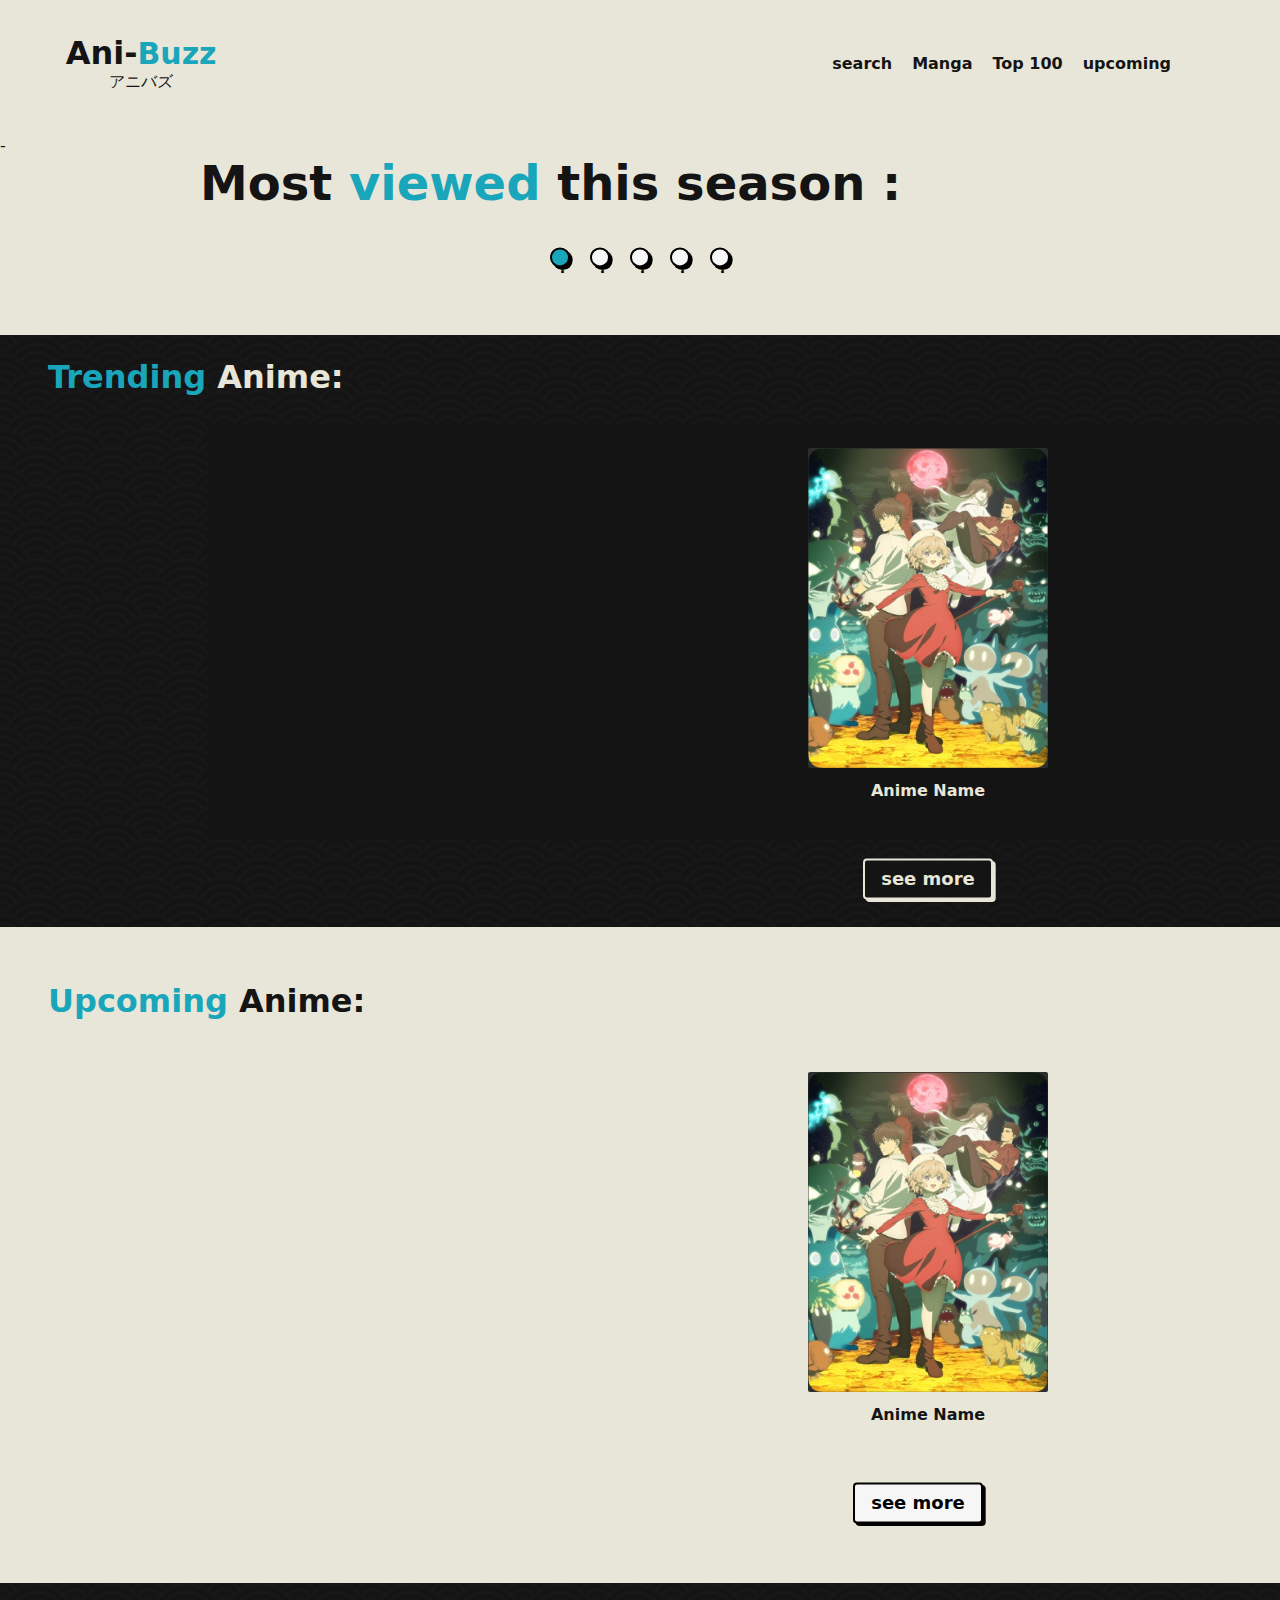
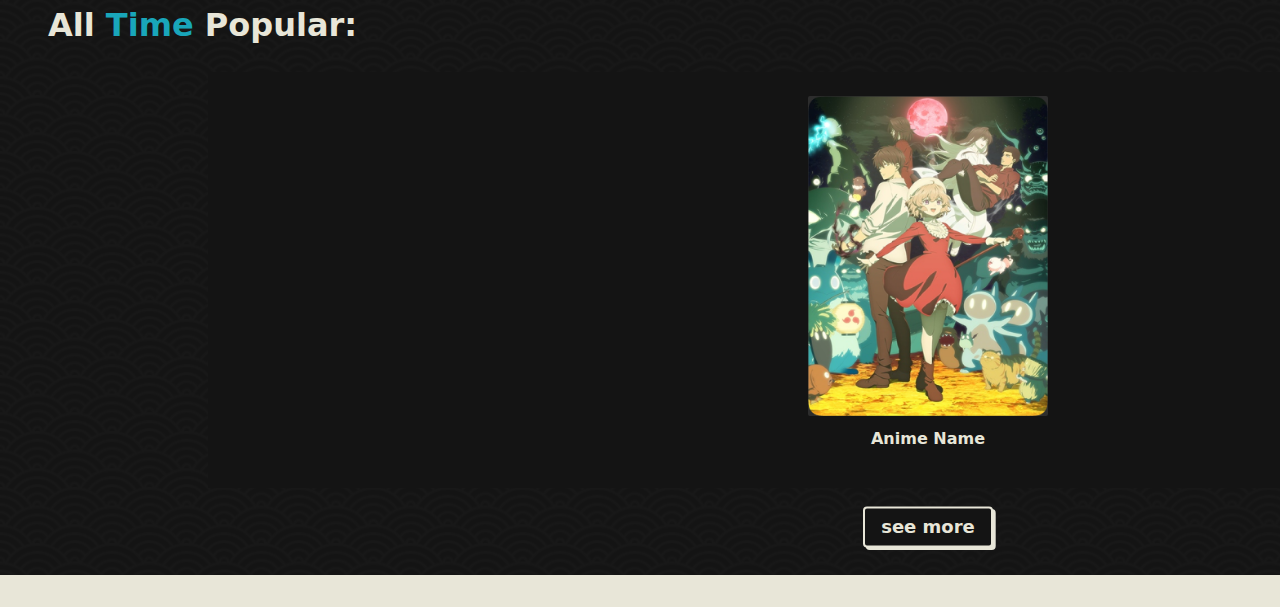
==== index.html @ 64075616 "new commit" ====
<!DOCTYPE html>
<html lang="en">

<head>
    <meta charset="UTF-8">
    <meta name="viewport" content="width=device-width, initial-scale=1.0">
    <title>animenewsapp</title>
    <link href="assets/css/fontawesome.css" rel="stylesheet">
    <link href="assets/css/brands.css" rel="stylesheet">
    <link href="assets/css/solid.css" rel="stylesheet">
    <link href="assets/css/regular.css" rel="stylesheet">
    <link rel="stylesheet" href="/cssmain/main.css">
    <!-- npx tailwindcss -i assets/css/index.css -o tailwind/output.css --watch -->
</head>

<body>
    <!-- nav begins -->
    <nav>
        <div class="mainNavContainer">
            <div class="logoContainer">
                <a href="#">
                    <h1 class="logoEnglish">Ani-<span>Buzz</span></h1>
                    <p class="japText">アニバズ</p>
                </a>

            </div>
            <div class="navLinksContainer">
                <div class="link"><a href="#">search</a></div>
                <div class="link"><a href="#">Manga</a></div>
                <div class="link"><a href="#">Top 100</a></div>
                <div class="link"><a href="#">upcoming</a></div>


            </div>
            <div class="userauth">
                <a href="#"> <button class="mainBtn"> Login
                    </button></a>



            </div>
        </div>
    </nav>-
    <!-- navbar end -->
    <!-- hero section begins -->
    <section class="hero">

        <div class="caroselnameandinfo">
            <h1>Most <span class="bluespan">viewed</span> this season :
            </h1>
        </div>



        <div class="heroCarosel">

        </div>



        <div class="changeButton">
            <button class="caro btn caroActive">.</button>
            <button class="caro btn">.</button>
            <button class="caro btn">.</button>
            <button class="caro btn">.</button>
            <button class="caro btn">.</button>
        </div>


    </section>
    <section class="showcaseAnime">
        <div class="showcaseContainer">
            <div class="showcaseText">
                <h1><span class="bluespan">Trending </span>Anime:</h1>
            </div>
            <div class="showCaseAnime">
                <div class="cardContainer" id="trending">
                    <div class="card">
                        <div class="first-content">
                            <img src="assets/image 22.png" alt="" srcset="">
                        </div>

                    


                    </div>
                    <div class="cardName">
                        <p>anime name </p>
                    </div>
                </div>
            </div>
            <a href="#" class="showBtn"><button class="darkBtn">see more</button></a>
        </div>

    </section>
    <section class="showcaseAnimeWhite">
        <div class="showcaseContainerWhite">
            <div class="showcaseTextWhite">
                <h1><span class="bluespan">Upcoming </span>Anime:</h1>
            </div>
            <div class="showCaseAnimeWhite">
                <div class="cardContainer" id="upcoming">
                    <div class="cardWhite">
                        <div class="first-contentWhite">
                            <img src="assets/image 22.png" alt="" srcset="">
                        </div>

                      


                    </div>
                    <div class="cardNameWhite">
                        <p>anime name </p>
                    </div>
                </div>

            </div>
            <a href="#" class="showBtn"><button class="mainBtn">see more</button></a>
        </div>

    </section>


    <section class="showcaseAnime">
        <div class="showcaseContainer">
            <div class="showcaseText">
                <h1>All<span class="bluespan"> Time </span>Popular:</h1>
            </div>
            <div class="showCaseAnime">
                <div class="cardContainer" id="allTime">
                    <div class="card">
                        <div class="first-content">
                            <img src="assets/image 22.png" alt="" srcset="">
                        </div>


                    </div>
                    <div class="cardName">
                        <p>anime name </p>
                    </div>
                </div>
            </div>
            <a href="#" class="showBtn"><button class="darkBtn">see more</button></a>
        </div>

    </section>

    <script src="apicall.js"></script>
    <!-- <script src="apaicallforcarosel.js"></script> -->
    <!-- <script src="responsiveness"></script> -->
</body>

</html>
---- assets/css/brands.css ----
/*!
 * Font Awesome Free 6.4.2 by @fontawesome - https://fontawesome.com
 * License - https://fontawesome.com/license/free (Icons: CC BY 4.0, Fonts: SIL OFL 1.1, Code: MIT License)
 * Copyright 2023 Fonticons, Inc.
 */
:root, :host {
  --fa-style-family-brands: 'Font Awesome 6 Brands';
  --fa-font-brands: normal 400 1em/1 'Font Awesome 6 Brands'; }

@font-face {
  font-family: 'Font Awesome 6 Brands';
  font-style: normal;
  font-weight: 400;
  font-display: block;
  src: url("../webfonts/fa-brands-400.woff2") format("woff2"), url("../webfonts/fa-brands-400.ttf") format("truetype"); }

.fab,
.fa-brands {
  font-weight: 400; }

.fa-monero:before {
  content: "\f3d0"; }

.fa-hooli:before {
  content: "\f427"; }

.fa-yelp:before {
  content: "\f1e9"; }

.fa-cc-visa:before {
  content: "\f1f0"; }

.fa-lastfm:before {
  content: "\f202"; }

.fa-shopware:before {
  content: "\f5b5"; }

.fa-creative-commons-nc:before {
  content: "\f4e8"; }

.fa-aws:before {
  content: "\f375"; }

.fa-redhat:before {
  content: "\f7bc"; }

.fa-yoast:before {
  content: "\f2b1"; }

.fa-cloudflare:before {
  content: "\e07d"; }

.fa-ups:before {
  content: "\f7e0"; }

.fa-wpexplorer:before {
  content: "\f2de"; }

.fa-dyalog:before {
  content: "\f399"; }

.fa-bity:before {
  content: "\f37a"; }

.fa-stackpath:before {
  content: "\f842"; }

.fa-buysellads:before {
  content: "\f20d"; }

.fa-first-order:before {
  content: "\f2b0"; }

.fa-modx:before {
  content: "\f285"; }

.fa-guilded:before {
  content: "\e07e"; }

.fa-vnv:before {
  content: "\f40b"; }

.fa-square-js:before {
  content: "\f3b9"; }

.fa-js-square:before {
  content: "\f3b9"; }

.fa-microsoft:before {
  content: "\f3ca"; }

.fa-qq:before {
  content: "\f1d6"; }

.fa-orcid:before {
  content: "\f8d2"; }

.fa-java:before {
  content: "\f4e4"; }

.fa-invision:before {
  content: "\f7b0"; }

.fa-creative-commons-pd-alt:before {
  content: "\f4ed"; }

.fa-centercode:before {
  content: "\f380"; }

.fa-glide-g:before {
  content: "\f2a6"; }

.fa-drupal:before {
  content: "\f1a9"; }

.fa-hire-a-helper:before {
  content: "\f3b0"; }

.fa-creative-commons-by:before {
  content: "\f4e7"; }

.fa-unity:before {
  content: "\e049"; }

.fa-whmcs:before {
  content: "\f40d"; }

.fa-rocketchat:before {
  content: "\f3e8"; }

.fa-vk:before {
  content: "\f189"; }

.fa-untappd:before {
  content: "\f405"; }

.fa-mailchimp:before {
  content: "\f59e"; }

.fa-css3-alt:before {
  content: "\f38b"; }

.fa-square-reddit:before {
  content: "\f1a2"; }

.fa-reddit-square:before {
  content: "\f1a2"; }

.fa-vimeo-v:before {
  content: "\f27d"; }

.fa-contao:before {
  content: "\f26d"; }

.fa-square-font-awesome:before {
  content: "\e5ad"; }

.fa-deskpro:before {
  content: "\f38f"; }

.fa-sistrix:before {
  content: "\f3ee"; }

.fa-square-instagram:before {
  content: "\e055"; }

.fa-instagram-square:before {
  content: "\e055"; }

.fa-battle-net:before {
  content: "\f835"; }

.fa-the-red-yeti:before {
  content: "\f69d"; }

.fa-square-hacker-news:before {
  content: "\f3af"; }

.fa-hacker-news-square:before {
  content: "\f3af"; }

.fa-edge:before {
  content: "\f282"; }

.fa-threads:before {
  content: "\e618"; }

.fa-napster:before {
  content: "\f3d2"; }

.fa-square-snapchat:before {
  content: "\f2ad"; }

.fa-snapchat-square:before {
  content: "\f2ad"; }

.fa-google-plus-g:before {
  content: "\f0d5"; }

.fa-artstation:before {
  content: "\f77a"; }

.fa-markdown:before {
  content: "\f60f"; }

.fa-sourcetree:before {
  content: "\f7d3"; }

.fa-google-plus:before {
  content: "\f2b3"; }

.fa-diaspora:before {
  content: "\f791"; }

.fa-foursquare:before {
  content: "\f180"; }

.fa-stack-overflow:before {
  content: "\f16c"; }

.fa-github-alt:before {
  content: "\f113"; }

.fa-phoenix-squadron:before {
  content: "\f511"; }

.fa-pagelines:before {
  content: "\f18c"; }

.fa-algolia:before {
  content: "\f36c"; }

.fa-red-river:before {
  content: "\f3e3"; }

.fa-creative-commons-sa:before {
  content: "\f4ef"; }

.fa-safari:before {
  content: "\f267"; }

.fa-google:before {
  content: "\f1a0"; }

.fa-square-font-awesome-stroke:before {
  content: "\f35c"; }

.fa-font-awesome-alt:before {
  content: "\f35c"; }

.fa-atlassian:before {
  content: "\f77b"; }

.fa-linkedin-in:before {
  content: "\f0e1"; }

.fa-digital-ocean:before {
  content: "\f391"; }

.fa-nimblr:before {
  content: "\f5a8"; }

.fa-chromecast:before {
  content: "\f838"; }

.fa-evernote:before {
  content: "\f839"; }

.fa-hacker-news:before {
  content: "\f1d4"; }

.fa-creative-commons-sampling:before {
  content: "\f4f0"; }

.fa-adversal:before {
  content: "\f36a"; }

.fa-creative-commons:before {
  content: "\f25e"; }

.fa-watchman-monitoring:before {
  content: "\e087"; }

.fa-fonticons:before {
  content: "\f280"; }

.fa-weixin:before {
  content: "\f1d7"; }

.fa-shirtsinbulk:before {
  content: "\f214"; }

.fa-codepen:before {
  content: "\f1cb"; }

.fa-git-alt:before {
  content: "\f841"; }

.fa-lyft:before {
  content: "\f3c3"; }

.fa-rev:before {
  content: "\f5b2"; }

.fa-windows:before {
  content: "\f17a"; }

.fa-wizards-of-the-coast:before {
  content: "\f730"; }

.fa-square-viadeo:before {
  content: "\f2aa"; }

.fa-viadeo-square:before {
  content: "\f2aa"; }

.fa-meetup:before {
  content: "\f2e0"; }

.fa-centos:before {
  content: "\f789"; }

.fa-adn:before {
  content: "\f170"; }

.fa-cloudsmith:before {
  content: "\f384"; }

.fa-pied-piper-alt:before {
  content: "\f1a8"; }

.fa-square-dribbble:before {
  content: "\f397"; }

.fa-dribbble-square:before {
  content: "\f397"; }

.fa-codiepie:before {
  content: "\f284"; }

.fa-node:before {
  content: "\f419"; }

.fa-mix:before {
  content: "\f3cb"; }

.fa-steam:before {
  content: "\f1b6"; }

.fa-cc-apple-pay:before {
  content: "\f416"; }

.fa-scribd:before {
  content: "\f28a"; }

.fa-debian:before {
  content: "\e60b"; }

.fa-openid:before {
  content: "\f19b"; }

.fa-instalod:before {
  content: "\e081"; }

.fa-expeditedssl:before {
  content: "\f23e"; }

.fa-sellcast:before {
  content: "\f2da"; }

.fa-square-twitter:before {
  content: "\f081"; }

.fa-twitter-square:before {
  content: "\f081"; }

.fa-r-project:before {
  content: "\f4f7"; }

.fa-delicious:before {
  content: "\f1a5"; }

.fa-freebsd:before {
  content: "\f3a4"; }

.fa-vuejs:before {
  content: "\f41f"; }

.fa-accusoft:before {
  content: "\f369"; }

.fa-ioxhost:before {
  content: "\f208"; }

.fa-fonticons-fi:before {
  content: "\f3a2"; }

.fa-app-store:before {
  content: "\f36f"; }

.fa-cc-mastercard:before {
  content: "\f1f1"; }

.fa-itunes-note:before {
  content: "\f3b5"; }

.fa-golang:before {
  content: "\e40f"; }

.fa-kickstarter:before {
  content: "\f3bb"; }

.fa-grav:before {
  content: "\f2d6"; }

.fa-weibo:before {
  content: "\f18a"; }

.fa-uncharted:before {
  content: "\e084"; }

.fa-firstdraft:before {
  content: "\f3a1"; }

.fa-square-youtube:before {
  content: "\f431"; }

.fa-youtube-square:before {
  content: "\f431"; }

.fa-wikipedia-w:before {
  content: "\f266"; }

.fa-wpressr:before {
  content: "\f3e4"; }

.fa-rendact:before {
  content: "\f3e4"; }

.fa-angellist:before {
  content: "\f209"; }

.fa-galactic-republic:before {
  content: "\f50c"; }

.fa-nfc-directional:before {
  content: "\e530"; }

.fa-skype:before {
  content: "\f17e"; }

.fa-joget:before {
  content: "\f3b7"; }

.fa-fedora:before {
  content: "\f798"; }

.fa-stripe-s:before {
  content: "\f42a"; }

.fa-meta:before {
  content: "\e49b"; }

.fa-laravel:before {
  content: "\f3bd"; }

.fa-hotjar:before {
  content: "\f3b1"; }

.fa-bluetooth-b:before {
  content: "\f294"; }

.fa-sticker-mule:before {
  content: "\f3f7"; }

.fa-creative-commons-zero:before {
  content: "\f4f3"; }

.fa-hips:before {
  content: "\f452"; }

.fa-behance:before {
  content: "\f1b4"; }

.fa-reddit:before {
  content: "\f1a1"; }

.fa-discord:before {
  content: "\f392"; }

.fa-chrome:before {
  content: "\f268"; }

.fa-app-store-ios:before {
  content: "\f370"; }

.fa-cc-discover:before {
  content: "\f1f2"; }

.fa-wpbeginner:before {
  content: "\f297"; }

.fa-confluence:before {
  content: "\f78d"; }

.fa-mdb:before {
  content: "\f8ca"; }

.fa-dochub:before {
  content: "\f394"; }

.fa-accessible-icon:before {
  content: "\f368"; }

.fa-ebay:before {
  content: "\f4f4"; }

.fa-amazon:before {
  content: "\f270"; }

.fa-unsplash:before {
  content: "\e07c"; }

.fa-yarn:before {
  content: "\f7e3"; }

.fa-square-steam:before {
  content: "\f1b7"; }

.fa-steam-square:before {
  content: "\f1b7"; }

.fa-500px:before {
  content: "\f26e"; }

.fa-square-vimeo:before {
  content: "\f194"; }

.fa-vimeo-square:before {
  content: "\f194"; }

.fa-asymmetrik:before {
  content: "\f372"; }

.fa-font-awesome:before {
  content: "\f2b4"; }

.fa-font-awesome-flag:before {
  content: "\f2b4"; }

.fa-font-awesome-logo-full:before {
  content: "\f2b4"; }

.fa-gratipay:before {
  content: "\f184"; }

.fa-apple:before {
  content: "\f179"; }

.fa-hive:before {
  content: "\e07f"; }

.fa-gitkraken:before {
  content: "\f3a6"; }

.fa-keybase:before {
  content: "\f4f5"; }

.fa-apple-pay:before {
  content: "\f415"; }

.fa-padlet:before {
  content: "\e4a0"; }

.fa-amazon-pay:before {
  content: "\f42c"; }

.fa-square-github:before {
  content: "\f092"; }

.fa-github-square:before {
  content: "\f092"; }

.fa-stumbleupon:before {
  content: "\f1a4"; }

.fa-fedex:before {
  content: "\f797"; }

.fa-phoenix-framework:before {
  content: "\f3dc"; }

.fa-shopify:before {
  content: "\e057"; }

.fa-neos:before {
  content: "\f612"; }

.fa-square-threads:before {
  content: "\e619"; }

.fa-hackerrank:before {
  content: "\f5f7"; }

.fa-researchgate:before {
  content: "\f4f8"; }

.fa-swift:before {
  content: "\f8e1"; }

.fa-angular:before {
  content: "\f420"; }

.fa-speakap:before {
  content: "\f3f3"; }

.fa-angrycreative:before {
  content: "\f36e"; }

.fa-y-combinator:before {
  content: "\f23b"; }

.fa-empire:before {
  content: "\f1d1"; }

.fa-envira:before {
  content: "\f299"; }

.fa-square-gitlab:before {
  content: "\e5ae"; }

.fa-gitlab-square:before {
  content: "\e5ae"; }

.fa-studiovinari:before {
  content: "\f3f8"; }

.fa-pied-piper:before {
  content: "\f2ae"; }

.fa-wordpress:before {
  content: "\f19a"; }

.fa-product-hunt:before {
  content: "\f288"; }

.fa-firefox:before {
  content: "\f269"; }

.fa-linode:before {
  content: "\f2b8"; }

.fa-goodreads:before {
  content: "\f3a8"; }

.fa-square-odnoklassniki:before {
  content: "\f264"; }

.fa-odnoklassniki-square:before {
  content: "\f264"; }

.fa-jsfiddle:before {
  content: "\f1cc"; }

.fa-sith:before {
  content: "\f512"; }

.fa-themeisle:before {
  content: "\f2b2"; }

.fa-page4:before {
  content: "\f3d7"; }

.fa-hashnode:before {
  content: "\e499"; }

.fa-react:before {
  content: "\f41b"; }

.fa-cc-paypal:before {
  content: "\f1f4"; }

.fa-squarespace:before {
  content: "\f5be"; }

.fa-cc-stripe:before {
  content: "\f1f5"; }

.fa-creative-commons-share:before {
  content: "\f4f2"; }

.fa-bitcoin:before {
  content: "\f379"; }

.fa-keycdn:before {
  content: "\f3ba"; }

.fa-opera:before {
  content: "\f26a"; }

.fa-itch-io:before {
  content: "\f83a"; }

.fa-umbraco:before {
  content: "\f8e8"; }

.fa-galactic-senate:before {
  content: "\f50d"; }

.fa-ubuntu:before {
  content: "\f7df"; }

.fa-draft2digital:before {
  content: "\f396"; }

.fa-stripe:before {
  content: "\f429"; }

.fa-houzz:before {
  content: "\f27c"; }

.fa-gg:before {
  content: "\f260"; }

.fa-dhl:before {
  content: "\f790"; }

.fa-square-pinterest:before {
  content: "\f0d3"; }

.fa-pinterest-square:before {
  content: "\f0d3"; }

.fa-xing:before {
  content: "\f168"; }

.fa-blackberry:before {
  content: "\f37b"; }

.fa-creative-commons-pd:before {
  content: "\f4ec"; }

.fa-playstation:before {
  content: "\f3df"; }

.fa-quinscape:before {
  content: "\f459"; }

.fa-less:before {
  content: "\f41d"; }

.fa-blogger-b:before {
  content: "\f37d"; }

.fa-opencart:before {
  content: "\f23d"; }

.fa-vine:before {
  content: "\f1ca"; }

.fa-paypal:before {
  content: "\f1ed"; }

.fa-gitlab:before {
  content: "\f296"; }

.fa-typo3:before {
  content: "\f42b"; }

.fa-reddit-alien:before {
  content: "\f281"; }

.fa-yahoo:before {
  content: "\f19e"; }

.fa-dailymotion:before {
  content: "\e052"; }

.fa-affiliatetheme:before {
  content: "\f36b"; }

.fa-pied-piper-pp:before {
  content: "\f1a7"; }

.fa-bootstrap:before {
  content: "\f836"; }

.fa-odnoklassniki:before {
  content: "\f263"; }

.fa-nfc-symbol:before {
  content: "\e531"; }

.fa-ethereum:before {
  content: "\f42e"; }

.fa-speaker-deck:before {
  content: "\f83c"; }

.fa-creative-commons-nc-eu:before {
  content: "\f4e9"; }

.fa-patreon:before {
  content: "\f3d9"; }

.fa-avianex:before {
  content: "\f374"; }

.fa-ello:before {
  content: "\f5f1"; }

.fa-gofore:before {
  content: "\f3a7"; }

.fa-bimobject:before {
  content: "\f378"; }

.fa-facebook-f:before {
  content: "\f39e"; }

.fa-square-google-plus:before {
  content: "\f0d4"; }

.fa-google-plus-square:before {
  content: "\f0d4"; }

.fa-mandalorian:before {
  content: "\f50f"; }

.fa-first-order-alt:before {
  content: "\f50a"; }

.fa-osi:before {
  content: "\f41a"; }

.fa-google-wallet:before {
  content: "\f1ee"; }

.fa-d-and-d-beyond:before {
  content: "\f6ca"; }

.fa-periscope:before {
  content: "\f3da"; }

.fa-fulcrum:before {
  content: "\f50b"; }

.fa-cloudscale:before {
  content: "\f383"; }

.fa-forumbee:before {
  content: "\f211"; }

.fa-mizuni:before {
  content: "\f3cc"; }

.fa-schlix:before {
  content: "\f3ea"; }

.fa-square-xing:before {
  content: "\f169"; }

.fa-xing-square:before {
  content: "\f169"; }

.fa-bandcamp:before {
  content: "\f2d5"; }

.fa-wpforms:before {
  content: "\f298"; }

.fa-cloudversify:before {
  content: "\f385"; }

.fa-usps:before {
  content: "\f7e1"; }

.fa-megaport:before {
  content: "\f5a3"; }

.fa-magento:before {
  content: "\f3c4"; }

.fa-spotify:before {
  content: "\f1bc"; }

.fa-optin-monster:before {
  content: "\f23c"; }

.fa-fly:before {
  content: "\f417"; }

.fa-aviato:before {
  content: "\f421"; }

.fa-itunes:before {
  content: "\f3b4"; }

.fa-cuttlefish:before {
  content: "\f38c"; }

.fa-blogger:before {
  content: "\f37c"; }

.fa-flickr:before {
  content: "\f16e"; }

.fa-viber:before {
  content: "\f409"; }

.fa-soundcloud:before {
  content: "\f1be"; }

.fa-digg:before {
  content: "\f1a6"; }

.fa-tencent-weibo:before {
  content: "\f1d5"; }

.fa-symfony:before {
  content: "\f83d"; }

.fa-maxcdn:before {
  content: "\f136"; }

.fa-etsy:before {
  content: "\f2d7"; }

.fa-facebook-messenger:before {
  content: "\f39f"; }

.fa-audible:before {
  content: "\f373"; }

.fa-think-peaks:before {
  content: "\f731"; }

.fa-bilibili:before {
  content: "\e3d9"; }

.fa-erlang:before {
  content: "\f39d"; }

.fa-x-twitter:before {
  content: "\e61b"; }

.fa-cotton-bureau:before {
  content: "\f89e"; }

.fa-dashcube:before {
  content: "\f210"; }

.fa-42-group:before {
  content: "\e080"; }

.fa-innosoft:before {
  content: "\e080"; }

.fa-stack-exchange:before {
  content: "\f18d"; }

.fa-elementor:before {
  content: "\f430"; }

.fa-square-pied-piper:before {
  content: "\e01e"; }

.fa-pied-piper-square:before {
  content: "\e01e"; }

.fa-creative-commons-nd:before {
  content: "\f4eb"; }

.fa-palfed:before {
  content: "\f3d8"; }

.fa-superpowers:before {
  content: "\f2dd"; }

.fa-resolving:before {
  content: "\f3e7"; }

.fa-xbox:before {
  content: "\f412"; }

.fa-searchengin:before {
  content: "\f3eb"; }

.fa-tiktok:before {
  content: "\e07b"; }

.fa-square-facebook:before {
  content: "\f082"; }

.fa-facebook-square:before {
  content: "\f082"; }

.fa-renren:before {
  content: "\f18b"; }

.fa-linux:before {
  content: "\f17c"; }

.fa-glide:before {
  content: "\f2a5"; }

.fa-linkedin:before {
  content: "\f08c"; }

.fa-hubspot:before {
  content: "\f3b2"; }

.fa-deploydog:before {
  content: "\f38e"; }

.fa-twitch:before {
  content: "\f1e8"; }

.fa-ravelry:before {
  content: "\f2d9"; }

.fa-mixer:before {
  content: "\e056"; }

.fa-square-lastfm:before {
  content: "\f203"; }

.fa-lastfm-square:before {
  content: "\f203"; }

.fa-vimeo:before {
  content: "\f40a"; }

.fa-mendeley:before {
  content: "\f7b3"; }

.fa-uniregistry:before {
  content: "\f404"; }

.fa-figma:before {
  content: "\f799"; }

.fa-creative-commons-remix:before {
  content: "\f4ee"; }

.fa-cc-amazon-pay:before {
  content: "\f42d"; }

.fa-dropbox:before {
  content: "\f16b"; }

.fa-instagram:before {
  content: "\f16d"; }

.fa-cmplid:before {
  content: "\e360"; }

.fa-facebook:before {
  content: "\f09a"; }

.fa-gripfire:before {
  content: "\f3ac"; }

.fa-jedi-order:before {
  content: "\f50e"; }

.fa-uikit:before {
  content: "\f403"; }

.fa-fort-awesome-alt:before {
  content: "\f3a3"; }

.fa-phabricator:before {
  content: "\f3db"; }

.fa-ussunnah:before {
  content: "\f407"; }

.fa-earlybirds:before {
  content: "\f39a"; }

.fa-trade-federation:before {
  content: "\f513"; }

.fa-autoprefixer:before {
  content: "\f41c"; }

.fa-whatsapp:before {
  content: "\f232"; }

.fa-slideshare:before {
  content: "\f1e7"; }

.fa-google-play:before {
  content: "\f3ab"; }

.fa-viadeo:before {
  content: "\f2a9"; }

.fa-line:before {
  content: "\f3c0"; }

.fa-google-drive:before {
  content: "\f3aa"; }

.fa-servicestack:before {
  content: "\f3ec"; }

.fa-simplybuilt:before {
  content: "\f215"; }

.fa-bitbucket:before {
  content: "\f171"; }

.fa-imdb:before {
  content: "\f2d8"; }

.fa-deezer:before {
  content: "\e077"; }

.fa-raspberry-pi:before {
  content: "\f7bb"; }

.fa-jira:before {
  content: "\f7b1"; }

.fa-docker:before {
  content: "\f395"; }

.fa-screenpal:before {
  content: "\e570"; }

.fa-bluetooth:before {
  content: "\f293"; }

.fa-gitter:before {
  content: "\f426"; }

.fa-d-and-d:before {
  content: "\f38d"; }

.fa-microblog:before {
  content: "\e01a"; }

.fa-cc-diners-club:before {
  content: "\f24c"; }

.fa-gg-circle:before {
  content: "\f261"; }

.fa-pied-piper-hat:before {
  content: "\f4e5"; }

.fa-kickstarter-k:before {
  content: "\f3bc"; }

.fa-yandex:before {
  content: "\f413"; }

.fa-readme:before {
  content: "\f4d5"; }

.fa-html5:before {
  content: "\f13b"; }

.fa-sellsy:before {
  content: "\f213"; }

.fa-sass:before {
  content: "\f41e"; }

.fa-wirsindhandwerk:before {
  content: "\e2d0"; }

.fa-wsh:before {
  content: "\e2d0"; }

.fa-buromobelexperte:before {
  content: "\f37f"; }

.fa-salesforce:before {
  content: "\f83b"; }

.fa-octopus-deploy:before {
  content: "\e082"; }

.fa-medapps:before {
  content: "\f3c6"; }

.fa-ns8:before {
  content: "\f3d5"; }

.fa-pinterest-p:before {
  content: "\f231"; }

.fa-apper:before {
  content: "\f371"; }

.fa-fort-awesome:before {
  content: "\f286"; }

.fa-waze:before {
  content: "\f83f"; }

.fa-cc-jcb:before {
  content: "\f24b"; }

.fa-snapchat:before {
  content: "\f2ab"; }

.fa-snapchat-ghost:before {
  content: "\f2ab"; }

.fa-fantasy-flight-games:before {
  content: "\f6dc"; }

.fa-rust:before {
  content: "\e07a"; }

.fa-wix:before {
  content: "\f5cf"; }

.fa-square-behance:before {
  content: "\f1b5"; }

.fa-behance-square:before {
  content: "\f1b5"; }

.fa-supple:before {
  content: "\f3f9"; }

.fa-rebel:before {
  content: "\f1d0"; }

.fa-css3:before {
  content: "\f13c"; }

.fa-staylinked:before {
  content: "\f3f5"; }

.fa-kaggle:before {
  content: "\f5fa"; }

.fa-space-awesome:before {
  content: "\e5ac"; }

.fa-deviantart:before {
  content: "\f1bd"; }

.fa-cpanel:before {
  content: "\f388"; }

.fa-goodreads-g:before {
  content: "\f3a9"; }

.fa-square-git:before {
  content: "\f1d2"; }

.fa-git-square:before {
  content: "\f1d2"; }

.fa-square-tumblr:before {
  content: "\f174"; }

.fa-tumblr-square:before {
  content: "\f174"; }

.fa-trello:before {
  content: "\f181"; }

.fa-creative-commons-nc-jp:before {
  content: "\f4ea"; }

.fa-get-pocket:before {
  content: "\f265"; }

.fa-perbyte:before {
  content: "\e083"; }

.fa-grunt:before {
  content: "\f3ad"; }

.fa-weebly:before {
  content: "\f5cc"; }

.fa-connectdevelop:before {
  content: "\f20e"; }

.fa-leanpub:before {
  content: "\f212"; }

.fa-black-tie:before {
  content: "\f27e"; }

.fa-themeco:before {
  content: "\f5c6"; }

.fa-python:before {
  content: "\f3e2"; }

.fa-android:before {
  content: "\f17b"; }

.fa-bots:before {
  content: "\e340"; }

.fa-free-code-camp:before {
  content: "\f2c5"; }

.fa-hornbill:before {
  content: "\f592"; }

.fa-js:before {
  content: "\f3b8"; }

.fa-ideal:before {
  content: "\e013"; }

.fa-git:before {
  content: "\f1d3"; }

.fa-dev:before {
  content: "\f6cc"; }

.fa-sketch:before {
  content: "\f7c6"; }

.fa-yandex-international:before {
  content: "\f414"; }

.fa-cc-amex:before {
  content: "\f1f3"; }

.fa-uber:before {
  content: "\f402"; }

.fa-github:before {
  content: "\f09b"; }

.fa-php:before {
  content: "\f457"; }

.fa-alipay:before {
  content: "\f642"; }

.fa-youtube:before {
  content: "\f167"; }

.fa-skyatlas:before {
  content: "\f216"; }

.fa-firefox-browser:before {
  content: "\e007"; }

.fa-replyd:before {
  content: "\f3e6"; }

.fa-suse:before {
  content: "\f7d6"; }

.fa-jenkins:before {
  content: "\f3b6"; }

.fa-twitter:before {
  content: "\f099"; }

.fa-rockrms:before {
  content: "\f3e9"; }

.fa-pinterest:before {
  content: "\f0d2"; }

.fa-buffer:before {
  content: "\f837"; }

.fa-npm:before {
  content: "\f3d4"; }

.fa-yammer:before {
  content: "\f840"; }

.fa-btc:before {
  content: "\f15a"; }

.fa-dribbble:before {
  content: "\f17d"; }

.fa-stumbleupon-circle:before {
  content: "\f1a3"; }

.fa-internet-explorer:before {
  content: "\f26b"; }

.fa-stubber:before {
  content: "\e5c7"; }

.fa-telegram:before {
  content: "\f2c6"; }

.fa-telegram-plane:before {
  content: "\f2c6"; }

.fa-old-republic:before {
  content: "\f510"; }

.fa-odysee:before {
  content: "\e5c6"; }

.fa-square-whatsapp:before {
  content: "\f40c"; }

.fa-whatsapp-square:before {
  content: "\f40c"; }

.fa-node-js:before {
  content: "\f3d3"; }

.fa-edge-legacy:before {
  content: "\e078"; }

.fa-slack:before {
  content: "\f198"; }

.fa-slack-hash:before {
  content: "\f198"; }

.fa-medrt:before {
  content: "\f3c8"; }

.fa-usb:before {
  content: "\f287"; }

.fa-tumblr:before {
  content: "\f173"; }

.fa-vaadin:before {
  content: "\f408"; }

.fa-quora:before {
  content: "\f2c4"; }

.fa-square-x-twitter:before {
  content: "\e61a"; }

.fa-reacteurope:before {
  content: "\f75d"; }

.fa-medium:before {
  content: "\f23a"; }

.fa-medium-m:before {
  content: "\f23a"; }

.fa-amilia:before {
  content: "\f36d"; }

.fa-mixcloud:before {
  content: "\f289"; }

.fa-flipboard:before {
  content: "\f44d"; }

.fa-viacoin:before {
  content: "\f237"; }

.fa-critical-role:before {
  content: "\f6c9"; }

.fa-sitrox:before {
  content: "\e44a"; }

.fa-discourse:before {
  content: "\f393"; }

.fa-joomla:before {
  content: "\f1aa"; }

.fa-mastodon:before {
  content: "\f4f6"; }

.fa-airbnb:before {
  content: "\f834"; }

.fa-wolf-pack-battalion:before {
  content: "\f514"; }

.fa-buy-n-large:before {
  content: "\f8a6"; }

.fa-gulp:before {
  content: "\f3ae"; }

.fa-creative-commons-sampling-plus:before {
  content: "\f4f1"; }

.fa-strava:before {
  content: "\f428"; }

.fa-ember:before {
  content: "\f423"; }

.fa-canadian-maple-leaf:before {
  content: "\f785"; }

.fa-teamspeak:before {
  content: "\f4f9"; }

.fa-pushed:before {
  content: "\f3e1"; }

.fa-wordpress-simple:before {
  content: "\f411"; }

.fa-nutritionix:before {
  content: "\f3d6"; }

.fa-wodu:before {
  content: "\e088"; }

.fa-google-pay:before {
  content: "\e079"; }

.fa-intercom:before {
  content: "\f7af"; }

.fa-zhihu:before {
  content: "\f63f"; }

.fa-korvue:before {
  content: "\f42f"; }

.fa-pix:before {
  content: "\e43a"; }

.fa-steam-symbol:before {
  content: "\f3f6"; }
---- assets/css/solid.css ----
/*!
 * Font Awesome Free 6.4.2 by @fontawesome - https://fontawesome.com
 * License - https://fontawesome.com/license/free (Icons: CC BY 4.0, Fonts: SIL OFL 1.1, Code: MIT License)
 * Copyright 2023 Fonticons, Inc.
 */
:root, :host {
  --fa-style-family-classic: 'Font Awesome 6 Free';
  --fa-font-solid: normal 900 1em/1 'Font Awesome 6 Free'; }

@font-face {
  font-family: 'Font Awesome 6 Free';
  font-style: normal;
  font-weight: 900;
  font-display: block;
  src: url("../webfonts/fa-solid-900.woff2") format("woff2"), url("../webfonts/fa-solid-900.ttf") format("truetype"); }

.fas,
.fa-solid {
  font-weight: 900; }
---- assets/css/regular.css ----
/*!
 * Font Awesome Free 6.4.2 by @fontawesome - https://fontawesome.com
 * License - https://fontawesome.com/license/free (Icons: CC BY 4.0, Fonts: SIL OFL 1.1, Code: MIT License)
 * Copyright 2023 Fonticons, Inc.
 */
:root, :host {
  --fa-style-family-classic: 'Font Awesome 6 Free';
  --fa-font-regular: normal 400 1em/1 'Font Awesome 6 Free'; }

@font-face {
  font-family: 'Font Awesome 6 Free';
  font-style: normal;
  font-weight: 400;
  font-display: block;
  src: url("../webfonts/fa-regular-400.woff2") format("woff2"), url("../webfonts/fa-regular-400.ttf") format("truetype"); }

.far,
.fa-regular {
  font-weight: 400; }
---- cssmain/main.css ----
/** @format */

* {
	margin: 0;
	padding: 0;
}

body {
	scroll-behavior: smooth;
	color: #141414;
	background-color: #e8e6d8;
	font-family: "Nunito", system-ui, -apple-system, BlinkMacSystemFont,
		"Segoe UI", Roboto, Oxygen, Ubuntu, Cantarell, "Open Sans", "Helvetica Neue",
		sans-serif;
	font-size: 1rem;
	min-height: 100vh;
}

nav {
	border-radius: 10px;
	z-index: 10000000;
	margin: 2rem 2.5rem;
	height: 4.5rem;
	width: 115rem;
	/* position: fixed; */
	/* background-color: #141414; */
	-webkit-border-radius: 10px;
	-moz-border-radius: 10px;
	-ms-border-radius: 10px;
	-o-border-radius: 10px;
}

.mainNavContainer {
	margin-left:20px ;
	margin-left:20px ;
	display: flex;
	flex-direction: row;
	align-items: center;
	justify-content: space-evenly;
	gap: 600px;
	
}
.logoContainer{
	margin:2px;
	align-self: center;
}
.logoContainer a {
	display: flex;
	flex-direction: column;
	align-items: center;
	text-decoration: none;
	color: #141414;
}
.logoContainer  p{
	font-weight: 500;
}


.logoEnglish {
	font-weight: 800;
}

.logoEnglish span {
	font-size: 1.875rem;
	color: #19a6ba;
}

.navLinksContainer {
	display: flex;
	flex-wrap: wrap;
}

.link {
	align-self: center;
	display: flex;
	flex-direction: column;

}

.link a {
	text-decoration: none;
	color: #141414;
	font-size: 1rem;
	font-style: normal;
	font-weight: 550;
	line-height: normal;
}

.link a {
	position: relative;
	display: inline-block;
	padding: 0.3125rem 0.625rem;
	border-radius: 0.625rem;
	text-decoration: none;
	transition: all 0.5s ease;
	-webkit-transition: all 0.5s ease;
	-moz-transition: all 0.5s ease;
	-ms-transition: all 0.5s ease;
	-o-transition: all 0.5s ease;
}

.link a:hover,
.link a:active {
	font-weight: 900;
	text-decoration: none;

	&:after {
		content: "";
		position: absolute;
		bottom: -0.125rem;
		left: 50%;
		transform: translateX(-50%);
		width: 2rem;
		height: 0.15625rem;
		background-color: #19a6ba;
		border-radius: 30%;
		transform: translateX(-50%);
	}
}
/* .nav-colored{
	background-color: #141414;
}
.nav-transparent{
	background-color: transparent;
} */
.mainNavContainer .mainBtn{
	margin-right: 0px ;
}
.mainBtn{
	margin-right: 20px;
}
.mainBtn {
	background: #f6f6f6;
	font-family: inherit;
	width: auto;
	padding: 0.5rem 1rem;
	font-weight: 700;
	font-size: 1.125rem;
	border: 0.125rem solid black;
	border-radius: 0.25rem;
	box-shadow: 0.15em 0.15em;
	text-align: center;
	text-decoration: none;
	transform: translateY(-0.2em);
	transition: transform 0.1s ease;
	-webkit-border-radius: 0.25rem;
	-moz-border-radius: 0.25rem;
	-ms-border-radius: 0.25rem;
	-o-border-radius: 0.25rem;
	-webkit-transition: transform 0.1s ease;
	-moz-transition: transform 0.1s ease;
	-ms-transition: transform 0.1s ease;
	-o-transition: transform 0.1s ease;
}

.mainBtn:hover {
	font-weight: 800;
	transform: translateY(-0.33em);
	-webkit-transform: translateY(-0.33em);
	-moz-transform: translateY(-0.33em);
	-ms-transform: translateY(-0.33em);
	-o-transform: translateY(-0.33em);
}

.mainBtn:active {
	transform: translateY(0);
}

/* Hero section begin */

.hero {
	/* margin-top: 10rem; */
	margin-left: 2.5rem;
	margin-right: 2.5rem;
	display: flex;
	flex-direction: column;
	height: auto;
}

.heroCarosel {
	-webkit-animation: slide-in-left 0.5s cubic-bezier(0.25, 0.46, 0.45, 0.94)
		both;
	animation: slide-in-left 0.5s cubic-bezier(0.25, 0.46, 0.45, 0.94) both;
}

.caroselnameandinfo {
	color: #141414;
	font-size: 1.5rem;
	font-weight: 900;
	margin-left: 10rem;
	margin-bottom: 0.5rem;
}

.heroCaroselInfo {
	display: flex;
	flex-wrap: wrap;
	justify-content: center;
	align-items: center;
	gap: 5rem;
	-webkit-animation: slide-in-left 0.5s cubic-bezier(0.250, 0.460, 0.450, 0.940) both;
	        animation: slide-in-left 0.5s cubic-bezier(0.250, 0.460, 0.450, 0.940) both;
}

.caroselImg {
	width: 55rem;
	height: 31.25rem;
	
}

.caroselImg img {
	width: 100%;
	height: 100%;
	border: 0.25rem solid #e8e6d8;
	
}
.caroselImg img {
	transform: translate(0.05em, 0.05em);
	box-shadow: -0.5rem -0.5rem;
	border-radius: 0.25rem;
	-webkit-transform: translate(0.05em, -0.05em);
	-moz-transform: translate(0.05em, -0.05em);
	-ms-transform: translate(0.05em, -0.05em);
	-o-transform: translate(0.05em, -0.05em);
	transition: box-shadow 0.5s ease;
}

.heroinfo {
	padding: 1.25rem;
	width: 32.3125rem;
	display: flex;
	flex-direction: column;
	gap: 1.875rem;
	transform: translate(-0.05em, -0.05em);
	box-shadow: 0.5rem 0.5rem;
	border-radius: 0.25rem;
	transition: box-shadow 0.5s ease;
	-webkit-transition: box-shadow 0.5s ease;
	-moz-transition: box-shadow 0.5s ease;
	-ms-transition: box-shadow 0.5s ease;
	-o-transition: box-shadow 0.5s ease;
	-webkit-border-radius: 0.25rem;
	-moz-border-radius: 0.25rem;
	-ms-border-radius: 0.25rem;
	-o-border-radius: 0.25rem;
}

.herobtn {
	width: 9.375rem;
}

.heroName {
	font-size: 1.875rem;
	font-weight: 700;
	display: flex;
	justify-content: space-between;
	align-items: center;
}
.cardRanking {
	color: #e8e6d8;
	background-color: #19a6ba;
	height: auto;
	width: 3.1rem;
	border: radius 0.25rem;
	display: flex;
	justify-content: center;
	align-items: center;
	-webkit-border-radius: 0.25rem;
	-moz-border-radius: 0.25rem;
	-ms-border-radius: 0.25rem;
	-o-border-radius: 0.25rem;
}
.cardRanking h6 {
	padding: 5px;
	font-weight: 800;
	padding: 0.125rem;
	text-align: center;
}
.heroSynopsisPeek {
	display: flex;
	flex-direction: column;
	gap: 0.9375rem;
}

.heroSynopsisPeek h1 {
	font-size: 1.75rem;
	font-weight: 700;
}

.heroSynopsisPeek p {
	font-size: 1.25rem;
	font-weight: 500;
	width: 31.25rem;
	height: 15rem;
	line-height: 1;
	display: -webkit-box;
	-webkit-line-clamp: 12;
	-webkit-box-orient: vertical;
	word-break: break-all;
	overflow: hidden;
	text-overflow: ellipsis;
}
.changeButton {
	display: flex;
	flex-wrap: wrap;
	gap: 1.25rem;
	position: relative;
	z-index: 2;
	margin: 2rem 2.5rem;
	align-self: center;
}
.caro {
	background: #f6f6f6;
	width: 20px;
	height: 20px;
	padding: 0.5rem 0.5rem;
	font-weight: 700;
	font-size: 1.125rem;
	border-radius: 50%;
	-webkit-border-radius: 50%;
	-moz-border-radius: 50%;
	-ms-border-radius: 50%;
	-o-border-radius: 50%;
	border: 0.125rem solid black;
	box-shadow: 0.15em 0.15em;
	text-align: center;
	text-decoration: none;
	transform: translateY(-0.2em);
	transition: transform 0.1s ease;
}

.caro:hover {
	font-weight: 800;
	transform: translateY(-0.33em);
	-webkit-transform: translateY(-0.33em);
	-moz-transform: translateY(-0.33em);
	-ms-transform: translateY(-0.33em);
	-o-transform: translateY(-0.33em);
}

.caro:active {
	transform: translateY(0);
}

.caroActive {
	background-color: #19a6ba;
}

.showcaseAnime {
	background-image: url(/assets/Fondo\ Top\ Dark.svg);
	background-repeat: no-repeat;
	background-size: cover;
}
.showcaseContainer {
	padding: 1rem;
	margin: 2rem 2rem;
	width: 110rem;
	min-height: 35rem;
	max-height: auto;
	
	display: flex;
	flex-direction: column;
	justify-content: center;
	gap: 20px;
}

.showcaseText {
	margin-bottom: 0.5rem;

	color: #e8e6d8;
	font-size: 1.5rem;
	font-weight: 900;
}
.showcaseText h1 {
	font-size: 2rem;
	font-weight: 900;
}
.showCaseAnime {
	
	width: 90rem;
	min-height: 26rem;
	max-height: auto;
	display: flex;
	flex-wrap: wrap;
	align-self: center;
	gap: 25px;
	justify-content: center;
	background-color: #141414;
}

.darkBtn {
	color: #e8e6d8;
	background: #141414;
	font-family: inherit;
	width: auto;
	padding: 0.5rem 1rem;
	font-weight: 700;
	font-size: 1.125rem;
	border: 0.125rem solid #e8e6d8;
	border-radius: 0.25rem;
	box-shadow: 0.15em 0.15em;
	text-align: center;
	text-decoration: none;
	transform: translateY(-0.2em);
	transition: transform 0.1s ease;
	-webkit-border-radius: 0.25rem;
	-moz-border-radius: 0.25rem;
	-ms-border-radius: 0.25rem;
	-o-border-radius: 0.25rem;
	-webkit-transition: transform 0.1s ease;
	-moz-transition: transform 0.1s ease;
	-ms-transition: transform 0.1s ease;
	-o-transition: transform 0.1s ease;
}
.darkBtn:hover {
	font-weight: 800;
	transform: translateY(-0.33em);
	-webkit-transform: translateY(-0.33em);
	-moz-transform: translateY(-0.33em);
	-ms-transform: translateY(-0.33em);
	-o-transform: translateY(-0.33em);
}

.darkBtn:active {
	transform: translateY(0);
}
.showBtn {
	margin: 2px;
	display: inline;
	align-self: center;
}
.cardContainer {
	display: flex;
	flex-direction: column;
	gap: 0.9375rem;
	align-self: center;
}
.cardName {
	color: #e8e6d8;
	text-align: center;
	width: 15rem;
	height: 2rem;
}
.cardName p {
	font-size: 1rem;
	font-weight: 700;
	display: -webkit-box;
	-webkit-line-clamp: 2;
	-webkit-box-orient: vertical;
	word-break: break-all;
	overflow: hidden;
	text-transform: capitalize;
	line-height: 1;
}
.card {
	flex-basis: 15rem;
	height: 20rem;
	background: rgb(45, 45, 45);
	transition: all 0.4s;
	border-radius: 0.125rem;
	font-size: 30px;
	font-weight: 900;
	-webkit-border-radius: 0.125rem;
	-moz-border-radius: 0.125rem;
	-ms-border-radius: 0.125rem;
	-o-border-radius: 0.125rem;
}
.card img {
	border-radius: 0.125rem;
	flex-basis: 15rem;
	height: 20rem;
}

.card:hover {
	border-radius: 15px;
	cursor: pointer;
	transform: translate(-0.05em, -0.05em);
	box-shadow: 0.625rem 0.625rem #e8e6d8;
	border-radius: 0.25rem;
	transition: box-shadow 0.5s ease;
	-webkit-transition: box-shadow 0.5s ease;
	-moz-transition: box-shadow 0.5s ease;
	-ms-transition: box-shadow 0.5s ease;
	-o-transition: box-shadow 0.5s ease;
}

.first-content {
	height: 100%;
	width: 100%;
	transition: all 0.4s;
	display: flex;
	justify-content: center;
	align-items: center;
	opacity: 1;
	border-radius: 15px;
}

.card:hover .first-content {
	height: 0px;
	opacity: 0;
}

.second-content {
	background-color: #e8e6d8;
	color: #141414;
	height: 0%;
	width: 100%;
	opacity: 0;
	display: flex;
	border: 0.125rem solid #141414;
	border-radius: 0.25rem;
	justify-content: center;
	align-items: center;
	transition: all 0.4s;
	font-size: 0px;
}

.card:hover .second-content {
	opacity: 1;
	height: 20rem;
	font-size: 1.8rem;
}
.showcaseAnimeWhite {
	background-color: #e8e6d8;
	background-size: cover;
}
.showcaseContainerWhite {
	padding: 1rem;
	margin: 2rem 2rem;
	width: 110rem;
	min-height: 35rem;
	max-height: auto;
	
	display: flex;
	flex-direction: column;
	justify-content: center;
	gap: 20px;
}

.showcaseTextWhite {
	margin-bottom: 0.5rem;

	color: #141414;
	font-size: 1.5rem;
	font-weight: 900;
}
.showcaseTextWhite h1 {
	font-size: 2rem;
	font-weight: 900;
}
.showCaseAnimeWhite {
	
	width: 90rem;
	min-height: 26rem;
	max-height: auto;
	display: flex;
	flex-wrap: wrap;
	align-self: center;
	gap: 25px;
	justify-content: center;
	background-color: #e8e6d8;
}

.cardNameWhite {
	color: #141414;
	text-align: center;
	width: 15rem;
	height: 2rem;
}
.cardNameWhite p {
	font-size: 1rem;
	font-weight: 700;
	display: -webkit-box;
	-webkit-line-clamp: 2;
	-webkit-box-orient: vertical;
	word-break: break-all;
	overflow: hidden;
	text-transform: capitalize;
	line-height: 1;
}
.cardWhite {
	flex-basis: 15rem;
	height: 20rem;
	background: rgb(45, 45, 45);
	transition: all 0.4s;
	border-radius: 0.125rem;
	font-size: 30px;
	font-weight: 900;
	-webkit-border-radius: 0.125rem;
	-moz-border-radius: 0.125rem;
	-ms-border-radius: 0.125rem;
	-o-border-radius: 0.125rem;
}
.cardWhite img {
	border-radius: 0.125rem;
	flex-basis: 15rem;
	height: 20rem;
}

.cardWhite:hover {
	border-radius: 15px;
	cursor: pointer;
	transform: translate(-0.05em, -0.05em);
	box-shadow: 0.625rem 0.625rem #141414;
	border-radius: 0.25rem;
	transition: box-shadow 0.5s ease;
	-webkit-transition: box-shadow 0.5s ease;
	-moz-transition: box-shadow 0.5s ease;
	-ms-transition: box-shadow 0.5s ease;
	-o-transition: box-shadow 0.5s ease;
}

.first-contentWhite {
	height: 100%;
	width: 100%;
	transition: all 0.4s;
	display: flex;
	justify-content: center;
	align-items: center;
	opacity: 1;
	border-radius: 15px;
}

.cardWhite:hover .first-contentWhite {
	height: 0px;
	opacity: 0;
}

.second-contentWhite {
	background-color: #141414;
	color: #e8e6d8;
	height: 0%;
	width: 100%;
	opacity: 0;
	flex-basis: 15rem;
	display: flex;
	border: 0.125rem solid #e8e6d8;
	border-radius: 0.25rem;
	justify-content: center;
	align-items: center;
	transition: all 0.4s;
	font-size: 0px;
}

.cardWhite:hover .second-contentWhite {
	opacity: 1;
	height: 20rem;
	font-size: 1.8rem;
}

.invisible {
	display: none;
}
.bluespan {
	color: #19a6ba;
}

.slide-in-left {
}.slide-in-left {
	
}
@-webkit-keyframes slide-in-left {
	0% {
		-webkit-transform: translateX(-1000px);
		transform: translateX(-1000px);
		opacity: 0;
	}
	100% {
		-webkit-transform: translateX(0);
		transform: translateX(0);
		opacity: 1;
	}
}
@keyframes slide-in-left {
	0% {
		-webkit-transform: translateX(-1000px);
		transform: translateX(-1000px);
		opacity: 0;
	}
	100% {
		-webkit-transform: translateX(0);
		transform: translateX(0);
		opacity: 1;
	}
}
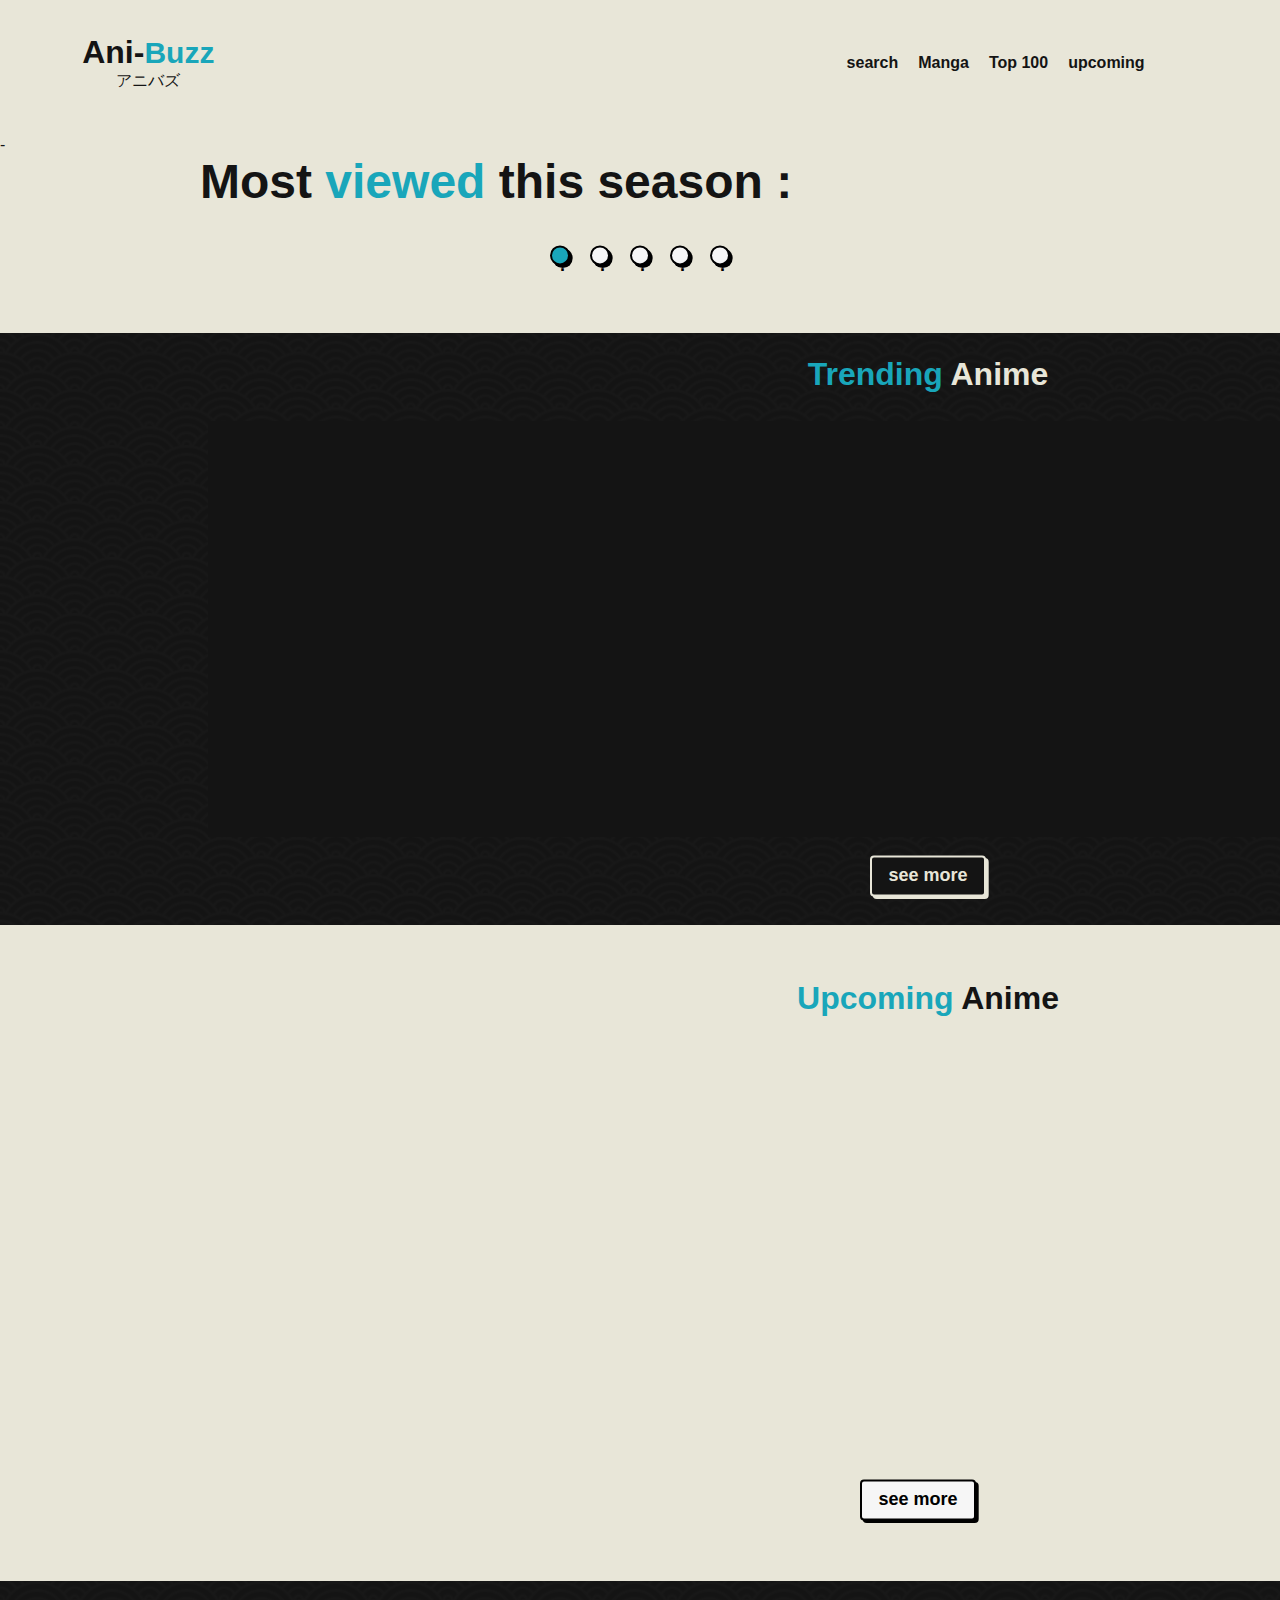
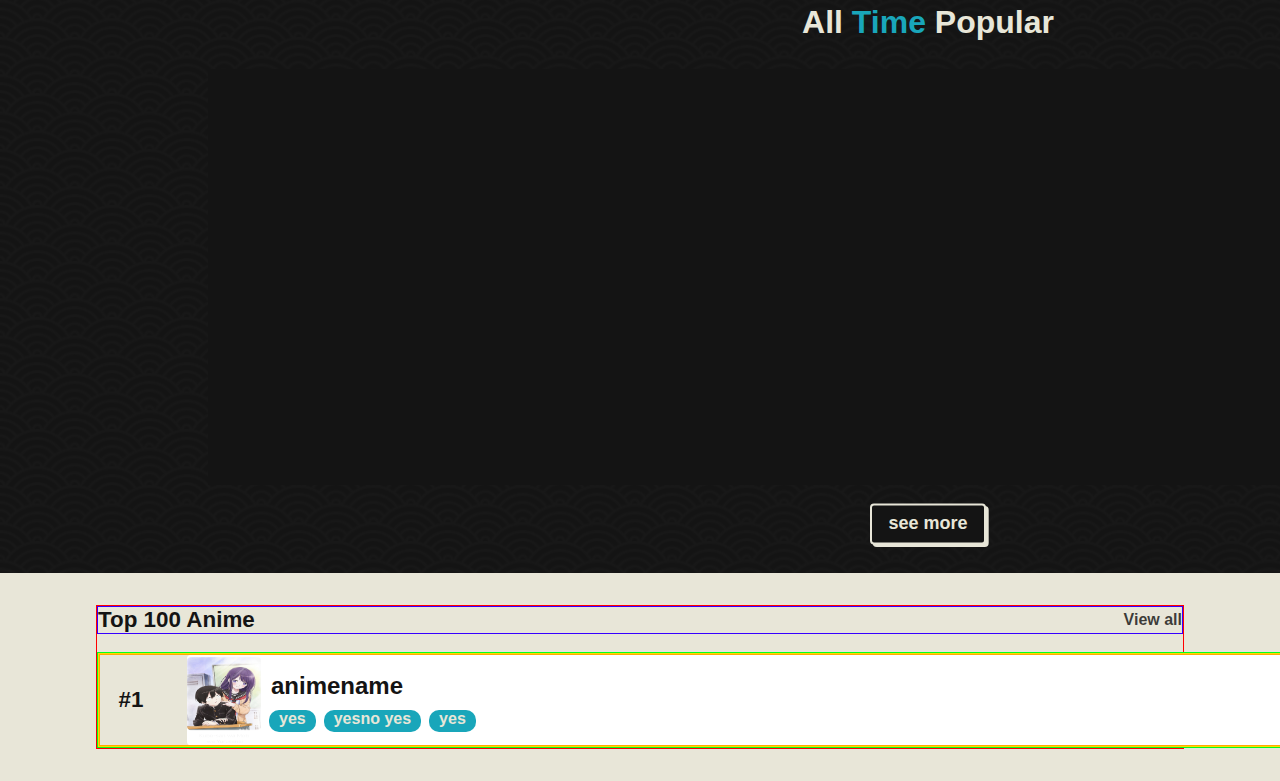
==== commit 3400fb70: "fixed api request issu" ====
--- a/index.html
+++ b/index.html
@@ -68,51 +68,25 @@
 
 
     </section>
-    <section class="showcaseAnime">
+    <section class="showcaseAnime" id="Trending">
         <div class="showcaseContainer">
             <div class="showcaseText">
-                <h1><span class="bluespan">Trending </span>Anime:</h1>
+                <h1><span class="bluespan">Trending </span>Anime</h1>
             </div>
-            <div class="showCaseAnime">
-                <div class="cardContainer" id="trending">
-                    <div class="card">
-                        <div class="first-content">
-                            <img src="assets/image 22.png" alt="" srcset="">
-                        </div>
+            <div class="showCaseAnime" id="showCaseTrending">
 
-                    
-
-
-                    </div>
-                    <div class="cardName">
-                        <p>anime name </p>
-                    </div>
-                </div>
             </div>
             <a href="#" class="showBtn"><button class="darkBtn">see more</button></a>
         </div>
 
     </section>
-    <section class="showcaseAnimeWhite">
+    <section class="showcaseAnimeWhite" id="Upcoming">
         <div class="showcaseContainerWhite">
             <div class="showcaseTextWhite">
-                <h1><span class="bluespan">Upcoming </span>Anime:</h1>
+                <h1><span class="bluespan">Upcoming </span>Anime</h1>
             </div>
-            <div class="showCaseAnimeWhite">
-                <div class="cardContainer" id="upcoming">
-                    <div class="cardWhite">
-                        <div class="first-contentWhite">
-                            <img src="assets/image 22.png" alt="" srcset="">
-                        </div>
+            <div class="showCaseAnimeWhite" id="showCaseUpcoming">
 
-                      
-
-
-                    </div>
-                    <div class="cardNameWhite">
-                        <p>anime name </p>
-                    </div>
-                </div>
 
             </div>
             <a href="#" class="showBtn"><button class="mainBtn">see more</button></a>
@@ -121,26 +95,46 @@
     </section>
 
 
-    <section class="showcaseAnime">
+    <section class="showcaseAnime" id="allTime">
         <div class="showcaseContainer">
             <div class="showcaseText">
-                <h1>All<span class="bluespan"> Time </span>Popular:</h1>
+                <h1>All<span class="bluespan"> Time </span>Popular</h1>
             </div>
-            <div class="showCaseAnime">
-                <div class="cardContainer" id="allTime">
-                    <div class="card">
-                        <div class="first-content">
-                            <img src="assets/image 22.png" alt="" srcset="">
+            <div class="showCaseAnime" id="Popular">
+            </div>
+            <a href="#" class="showBtn"><button class="darkBtn">see more</button></a>
+        </div>
+
+    </section>
+    <section class="top100">
+        <div class="toptext">
+            <h2>Top 100 Anime</h2>
+            <a href="#" class="toplink">View all</a>
+        </div>
+        <div class="topMaincontainer">
+            <div class="topCardContainer">
+                <div class="topCard">
+                    <div class="ranksec">
+                        <span class="ranking" style="color: ;">#1</span>
+                    </div>
+                    <div class="cardSec">
+                        <div class="cardsec1">
+                            <img src="assets/Group 69.png" alt="" class="cardsecimg">
+                            <div class="generndname">
+                                <h3>animename</h3>
+                                <div class="tags">
+                                    <a href="" class="tag">yes</a>
+                                    <a href="" class="tag">yesno yes</a>
+                                    <a href="" class="tag">yes</a>
+                                </div>
+                            
+                            </div>
                         </div>
 
-
-                    </div>
-                    <div class="cardName">
-                        <p>anime name </p>
+<div class="cardsecinfo"></div>
                     </div>
                 </div>
             </div>
-            <a href="#" class="showBtn"><button class="darkBtn">see more</button></a>
         </div>
 
     </section>
--- a/cssmain/main.css
+++ b/cssmain/main.css
@@ -9,9 +9,8 @@
 	scroll-behavior: smooth;
 	color: #141414;
 	background-color: #e8e6d8;
-	font-family: "Nunito", system-ui, -apple-system, BlinkMacSystemFont,
-		"Segoe UI", Roboto, Oxygen, Ubuntu, Cantarell, "Open Sans", "Helvetica Neue",
-		sans-serif;
+	font-family: Overpass, -apple-system, BlinkMacSystemFont, Segoe UI, Oxygen,
+		Ubuntu, Cantarell, Fira Sans, Droid Sans, Helvetica Neue, sans-serif;
 	font-size: 1rem;
 	min-height: 100vh;
 }
@@ -31,17 +30,16 @@
 }
 
 .mainNavContainer {
-	margin-left:20px ;
-	margin-left:20px ;
+	margin-left: 20px;
+	margin-left: 20px;
 	display: flex;
 	flex-direction: row;
 	align-items: center;
 	justify-content: space-evenly;
 	gap: 600px;
-	
-}
-.logoContainer{
-	margin:2px;
+}
+.logoContainer {
+	margin: 2px;
 	align-self: center;
 }
 .logoContainer a {
@@ -51,10 +49,9 @@
 	text-decoration: none;
 	color: #141414;
 }
-.logoContainer  p{
+.logoContainer p {
 	font-weight: 500;
 }
-
 
 .logoEnglish {
 	font-weight: 800;
@@ -74,7 +71,6 @@
 	align-self: center;
 	display: flex;
 	flex-direction: column;
-
 }
 
 .link a {
@@ -123,10 +119,10 @@
 .nav-transparent{
 	background-color: transparent;
 } */
-.mainNavContainer .mainBtn{
-	margin-right: 0px ;
-}
-.mainBtn{
+.mainNavContainer .mainBtn {
+	margin-right: 0px;
+}
+.mainBtn {
 	margin-right: 20px;
 }
 .mainBtn {
@@ -197,21 +193,20 @@
 	justify-content: center;
 	align-items: center;
 	gap: 5rem;
-	-webkit-animation: slide-in-left 0.5s cubic-bezier(0.250, 0.460, 0.450, 0.940) both;
-	        animation: slide-in-left 0.5s cubic-bezier(0.250, 0.460, 0.450, 0.940) both;
+	-webkit-animation: slide-in-left 0.5s cubic-bezier(0.25, 0.46, 0.45, 0.94)
+		both;
+	animation: slide-in-left 0.5s cubic-bezier(0.25, 0.46, 0.45, 0.94) both;
 }
 
 .caroselImg {
 	width: 55rem;
 	height: 31.25rem;
-	
 }
 
 .caroselImg img {
 	width: 100%;
 	height: 100%;
 	border: 0.25rem solid #e8e6d8;
-	
 }
 .caroselImg img {
 	transform: translate(0.05em, 0.05em);
@@ -356,16 +351,15 @@
 	width: 110rem;
 	min-height: 35rem;
 	max-height: auto;
-	
-	display: flex;
-	flex-direction: column;
-	justify-content: center;
+	display: flex;
+	flex-direction: column;
+	justify-content: center;
+	align-items: center;
 	gap: 20px;
 }
 
 .showcaseText {
 	margin-bottom: 0.5rem;
-
 	color: #e8e6d8;
 	font-size: 1.5rem;
 	font-weight: 900;
@@ -375,7 +369,6 @@
 	font-weight: 900;
 }
 .showCaseAnime {
-	
 	width: 90rem;
 	min-height: 26rem;
 	max-height: auto;
@@ -451,10 +444,10 @@
 	text-transform: capitalize;
 	line-height: 1;
 }
+
 .card {
 	flex-basis: 15rem;
 	height: 20rem;
-	background: rgb(45, 45, 45);
 	transition: all 0.4s;
 	border-radius: 0.125rem;
 	font-size: 30px;
@@ -468,22 +461,13 @@
 	border-radius: 0.125rem;
 	flex-basis: 15rem;
 	height: 20rem;
-}
-
-.card:hover {
-	border-radius: 15px;
-	cursor: pointer;
-	transform: translate(-0.05em, -0.05em);
-	box-shadow: 0.625rem 0.625rem #e8e6d8;
-	border-radius: 0.25rem;
-	transition: box-shadow 0.5s ease;
-	-webkit-transition: box-shadow 0.5s ease;
-	-moz-transition: box-shadow 0.5s ease;
-	-ms-transition: box-shadow 0.5s ease;
-	-o-transition: box-shadow 0.5s ease;
+	text-align: center;
+	text-decoration: none;
 }
 
 .first-content {
+	transition: transform 0.1s ease;
+	color: #19a6ba;
 	height: 100%;
 	width: 100%;
 	transition: all 0.4s;
@@ -491,34 +475,27 @@
 	justify-content: center;
 	align-items: center;
 	opacity: 1;
-	border-radius: 15px;
-}
-
-.card:hover .first-content {
-	height: 0px;
-	opacity: 0;
-}
-
-.second-content {
-	background-color: #e8e6d8;
-	color: #141414;
-	height: 0%;
-	width: 100%;
-	opacity: 0;
-	display: flex;
-	border: 0.125rem solid #141414;
-	border-radius: 0.25rem;
-	justify-content: center;
-	align-items: center;
-	transition: all 0.4s;
-	font-size: 0px;
-}
-
-.card:hover .second-content {
-	opacity: 1;
-	height: 20rem;
-	font-size: 1.8rem;
-}
+	border-radius: 0.125rem;
+	cursor: pointer;
+	-webkit-border-radius: 0.125rem;
+	-moz-border-radius: 0.125rem;
+	-ms-border-radius: 0.125rem;
+	-o-border-radius: 0.125rem;
+}
+
+.first-content:hover {
+	box-shadow: 0.25em 0.25em;
+	font-weight: 800;
+	transform: translateY(-0.33em);
+	-webkit-transform: translateY(-0.33em);
+	-moz-transform: translateY(-0.33em);
+	-ms-transform: translateY(-0.33em);
+	-o-transform: translateY(-0.33em);
+}
+.cardContainer:hover .cardName {
+	color: #19a6ba;
+}
+
 .showcaseAnimeWhite {
 	background-color: #e8e6d8;
 	background-size: cover;
@@ -528,17 +505,15 @@
 	margin: 2rem 2rem;
 	width: 110rem;
 	min-height: 35rem;
-	max-height: auto;
-	
-	display: flex;
-	flex-direction: column;
-	justify-content: center;
+	display: flex;
+	flex-direction: column;
+	justify-content: center;
+	align-items: center;
 	gap: 20px;
 }
 
 .showcaseTextWhite {
 	margin-bottom: 0.5rem;
-
 	color: #141414;
 	font-size: 1.5rem;
 	font-weight: 900;
@@ -548,12 +523,10 @@
 	font-weight: 900;
 }
 .showCaseAnimeWhite {
-	
 	width: 90rem;
 	min-height: 26rem;
 	max-height: auto;
 	display: flex;
-	flex-wrap: wrap;
 	align-self: center;
 	gap: 25px;
 	justify-content: center;
@@ -580,7 +553,6 @@
 .cardWhite {
 	flex-basis: 15rem;
 	height: 20rem;
-	background: rgb(45, 45, 45);
 	transition: all 0.4s;
 	border-radius: 0.125rem;
 	font-size: 30px;
@@ -594,13 +566,15 @@
 	border-radius: 0.125rem;
 	flex-basis: 15rem;
 	height: 20rem;
+	text-align: center;
+	text-decoration: none;
 }
 
 .cardWhite:hover {
 	border-radius: 15px;
 	cursor: pointer;
 	transform: translate(-0.05em, -0.05em);
-	box-shadow: 0.625rem 0.625rem #141414;
+	/* box-shadow: 0.625rem 0.625rem #141414; */
 	border-radius: 0.25rem;
 	transition: box-shadow 0.5s ease;
 	-webkit-transition: box-shadow 0.5s ease;
@@ -610,6 +584,8 @@
 }
 
 .first-contentWhite {
+	transition: transform 0.1s ease;
+	color: #19a6ba;
 	height: 100%;
 	width: 100%;
 	transition: all 0.4s;
@@ -617,34 +593,30 @@
 	justify-content: center;
 	align-items: center;
 	opacity: 1;
-	border-radius: 15px;
-}
-
-.cardWhite:hover .first-contentWhite {
-	height: 0px;
-	opacity: 0;
-}
-
-.second-contentWhite {
-	background-color: #141414;
-	color: #e8e6d8;
-	height: 0%;
-	width: 100%;
-	opacity: 0;
-	flex-basis: 15rem;
-	display: flex;
-	border: 0.125rem solid #e8e6d8;
-	border-radius: 0.25rem;
-	justify-content: center;
-	align-items: center;
-	transition: all 0.4s;
-	font-size: 0px;
-}
-
-.cardWhite:hover .second-contentWhite {
-	opacity: 1;
-	height: 20rem;
-	font-size: 1.8rem;
+	border-radius: 0.125rem;
+	cursor: pointer;
+	-webkit-border-radius: 0.125rem;
+	-moz-border-radius: 0.125rem;
+	-ms-border-radius: 0.125rem;
+	-o-border-radius: 0.125rem;
+}
+.first-contentWhite:hover {
+	border-radius: 0.125rem;
+	box-shadow: 0.25em 0.25em;
+	font-weight: 800;
+	transform: translateY(-0.33em);
+	-webkit-transform: translateY(-0.33em);
+	-moz-transform: translateY(-0.33em);
+	-ms-transform: translateY(-0.33em);
+	-o-transform: translateY(-0.33em);
+	-webkit-border-radius: 0.125rem;
+	-moz-border-radius: 0.125rem;
+	-ms-border-radius: 0.125rem;
+	-o-border-radius: 0.125rem;
+}
+
+.cardContainer:hover .cardNameWhite {
+	color: #19a6ba;
 }
 
 .invisible {
@@ -653,10 +625,147 @@
 .bluespan {
 	color: #19a6ba;
 }
-
-.slide-in-left {
-}.slide-in-left {
+.showcaseTextWhite {
+}
+.showcaseTextWhite h1 {
+	font-size: 2rem;
+	font-weight: 900;
+}
+.top100 {
 	
+	margin: 2rem 6rem;
+	border: 1px solid red;
+	display: flex;
+	flex-direction: column;
+	gap: 0.625rem;
+}
+.toptext {
+	display: flex;
+	justify-content: space-between;
+	align-items: center;
+	margin-bottom: 0.5rem;
+	color: #141414;
+	font-size: 1rem;
+	font-weight: 900;
+	border: 1px solid rgb(55, 0, 255);
+}
+.toptext h2 {
+	font-size: 1.4rem;
+	font-weight: 700;
+}
+.toptext a {
+	font-size: 1rem;
+	font-weight: 600;
+	text-decoration: none;
+	color: #141414d2;
+	transition: all 0.5s ease;
+	-webkit-transition: all 0.5s ease;
+	-moz-transition: all 0.5s ease;
+	-ms-transition: all 0.5s ease;
+	-o-transition: all 0.5s ease;
+}
+.toplink:hover {
+	color: #141414;
+}
+.topMaincontainer {
+	border: 1px solid rgb(0, 255, 34);
+	width: 106.8125rem;
+	display: flex;
+	flex-direction: column;
+	gap:  0.625rem;
+}
+.topCardContainer {
+	border: 1px solid rgb(255, 217, 0);
+	width: 106.8125rem;
+}
+.topCard{
+	border: 1px solid rgb(255, 170, 0);
+	width: 106.8125rem;
+	height: 5.625rem;
+	display: flex;
+	align-items: center;
+	justify-content: space-evenly;
+	gap: 25px;
+}
+.ranksec{
+	height:50px;
+	width: 50px;
+	font-size: 1.4rem;
+	font-weight: 700;
+	display: flex;
+	justify-content: center;
+	align-items: center;
+}
+.ranking{
+	text-align: center;
+	padding: 10px;
+}
+.cardSec{
+	display: flex;
+	height:5.625rem;
+	width:101rem ;
+	background-color: #ffff;
+	border-radius: 0.225rem;
+	-webkit-border-radius: 0.225rem;
+	-moz-border-radius: 0.225rem;
+	-ms-border-radius: 0.225rem;
+	-o-border-radius: 0.225rem;
+}
+.cardsec1{
+	display: flex;
+	gap: 10px;
+	align-items: center;
+}
+.cardsecimg{
+	width: 4.625rem;
+	height: 5.375rem;
+}
+.generndname{
+display: flex;
+flex-direction:column ;
+gap:.625rem ;
+justify-content: center;
+align-items: start;
+}
+.generndname h3{
+	font-size: 1.5rem;
+	font-weight: 600;
+}
+.tags{
+	align-items: center;
+  display: flex;
+  flex-wrap: wrap;
+  height: 18px;
+  /* overflow: hidden; */
+  margin-left: -2px;
+ 
+}
+.tag{
+	display: flex;
+	justify-content: center;
+	align-items: center;
+	border-radius: 10px;
+	background-color: #19a6ba;
+	color: #e8e6d8;
+	display: inline-block;
+	font-size: 1rem;
+	font-weight: 600;
+	height: 22px;
+	/* line-height: 1.8rem; */
+	margin-right: 8px;
+	padding: 0 10px;
+	text-transform: lowercase;
+	text-decoration: none;
+	  transition-property: all;
+	  transition-duration: 0.15s;
+	  transition-timing-function: ease;
+	  transition-delay: 0s;
+	  outline-color: currentcolor;
+	  outline-style: none;
+	  outline-width: 0px;
+	  text-align: center;
+}
+
 }
 @-webkit-keyframes slide-in-left {
 	0% {
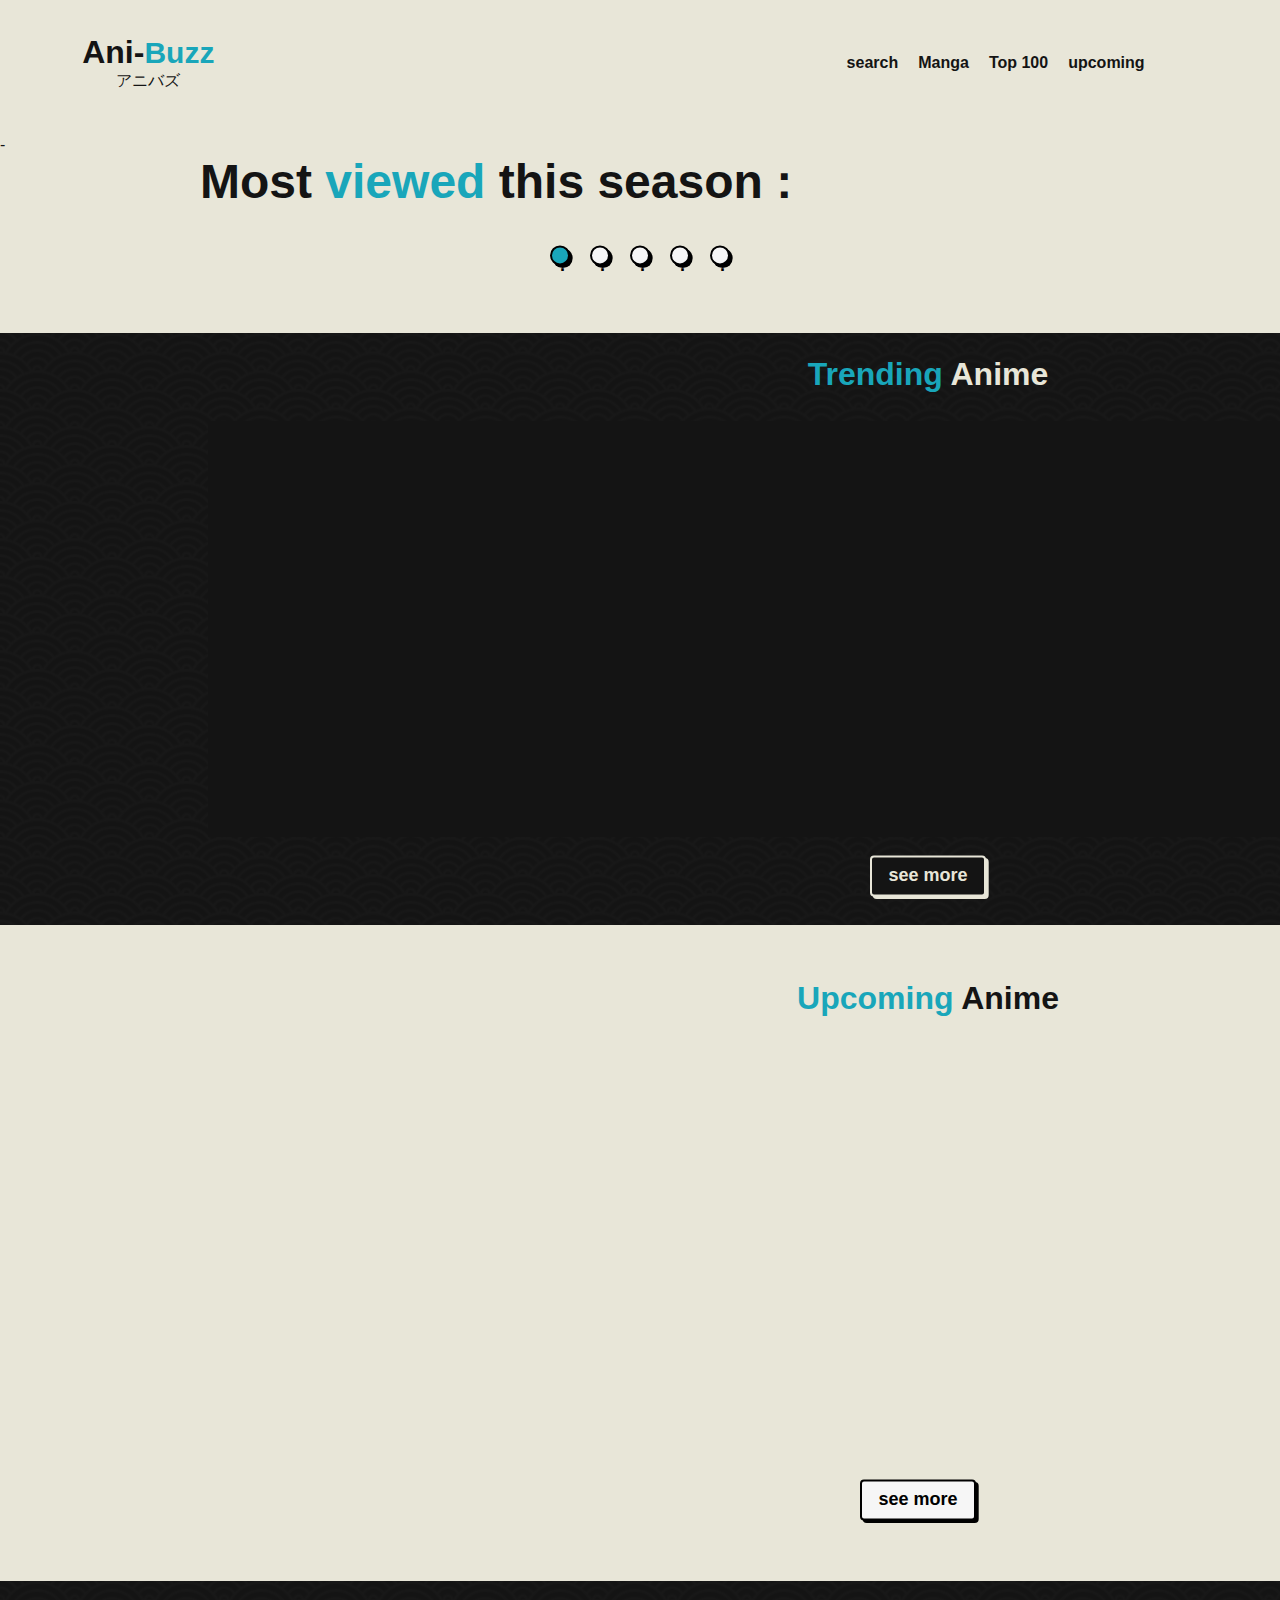
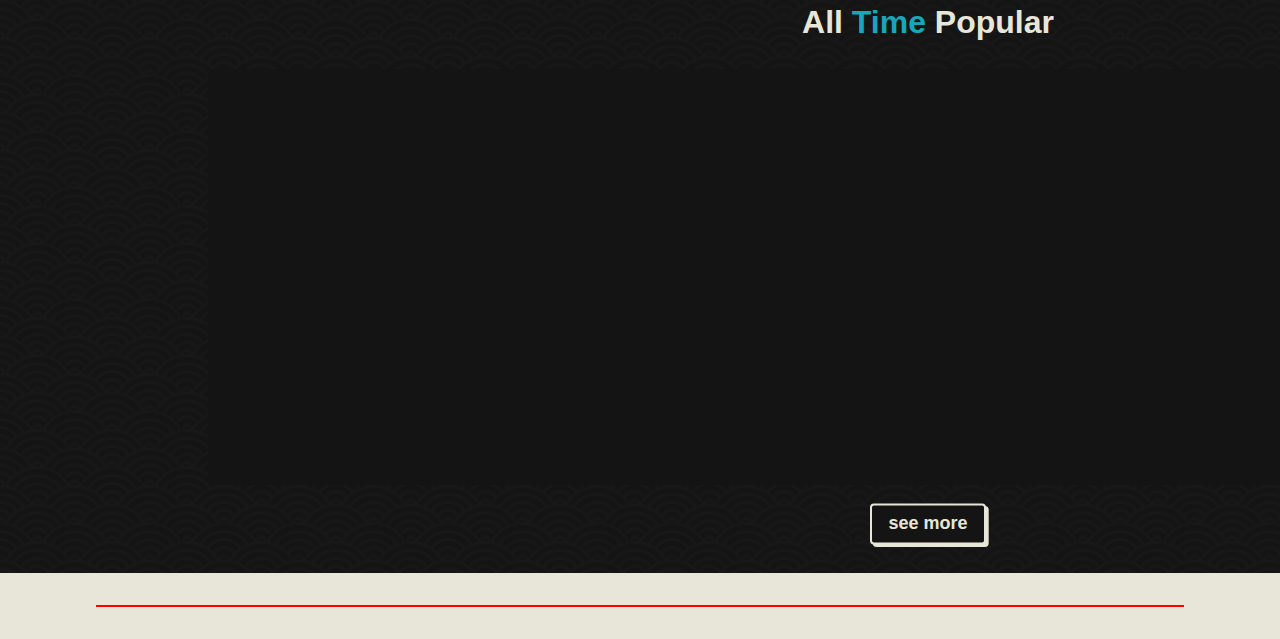
==== commit c477805c: "irevamp of the top100 SECTION -" ====
--- a/index.html
+++ b/index.html
@@ -106,38 +106,9 @@
         </div>
 
     </section>
-    <section class="top100">
-        <div class="toptext">
-            <h2>Top 100 Anime</h2>
-            <a href="#" class="toplink">View all</a>
-        </div>
-        <div class="topMaincontainer">
-            <div class="topCardContainer">
-                <div class="topCard">
-                    <div class="ranksec">
-                        <span class="ranking" style="color: ;">#1</span>
-                    </div>
-                    <div class="cardSec">
-                        <div class="cardsec1">
-                            <img src="assets/Group 69.png" alt="" class="cardsecimg">
-                            <div class="generndname">
-                                <h3>animename</h3>
-                                <div class="tags">
-                                    <a href="" class="tag">yes</a>
-                                    <a href="" class="tag">yesno yes</a>
-                                    <a href="" class="tag">yes</a>
-                                </div>
-                            
-                            </div>
-                        </div>
+   <section class="top100">
 
-<div class="cardsecinfo"></div>
-                    </div>
-                </div>
-            </div>
-        </div>
-
-    </section>
+   </section>
 
     <script src="apicall.js"></script>
     <!-- <script src="apaicallforcarosel.js"></script> -->
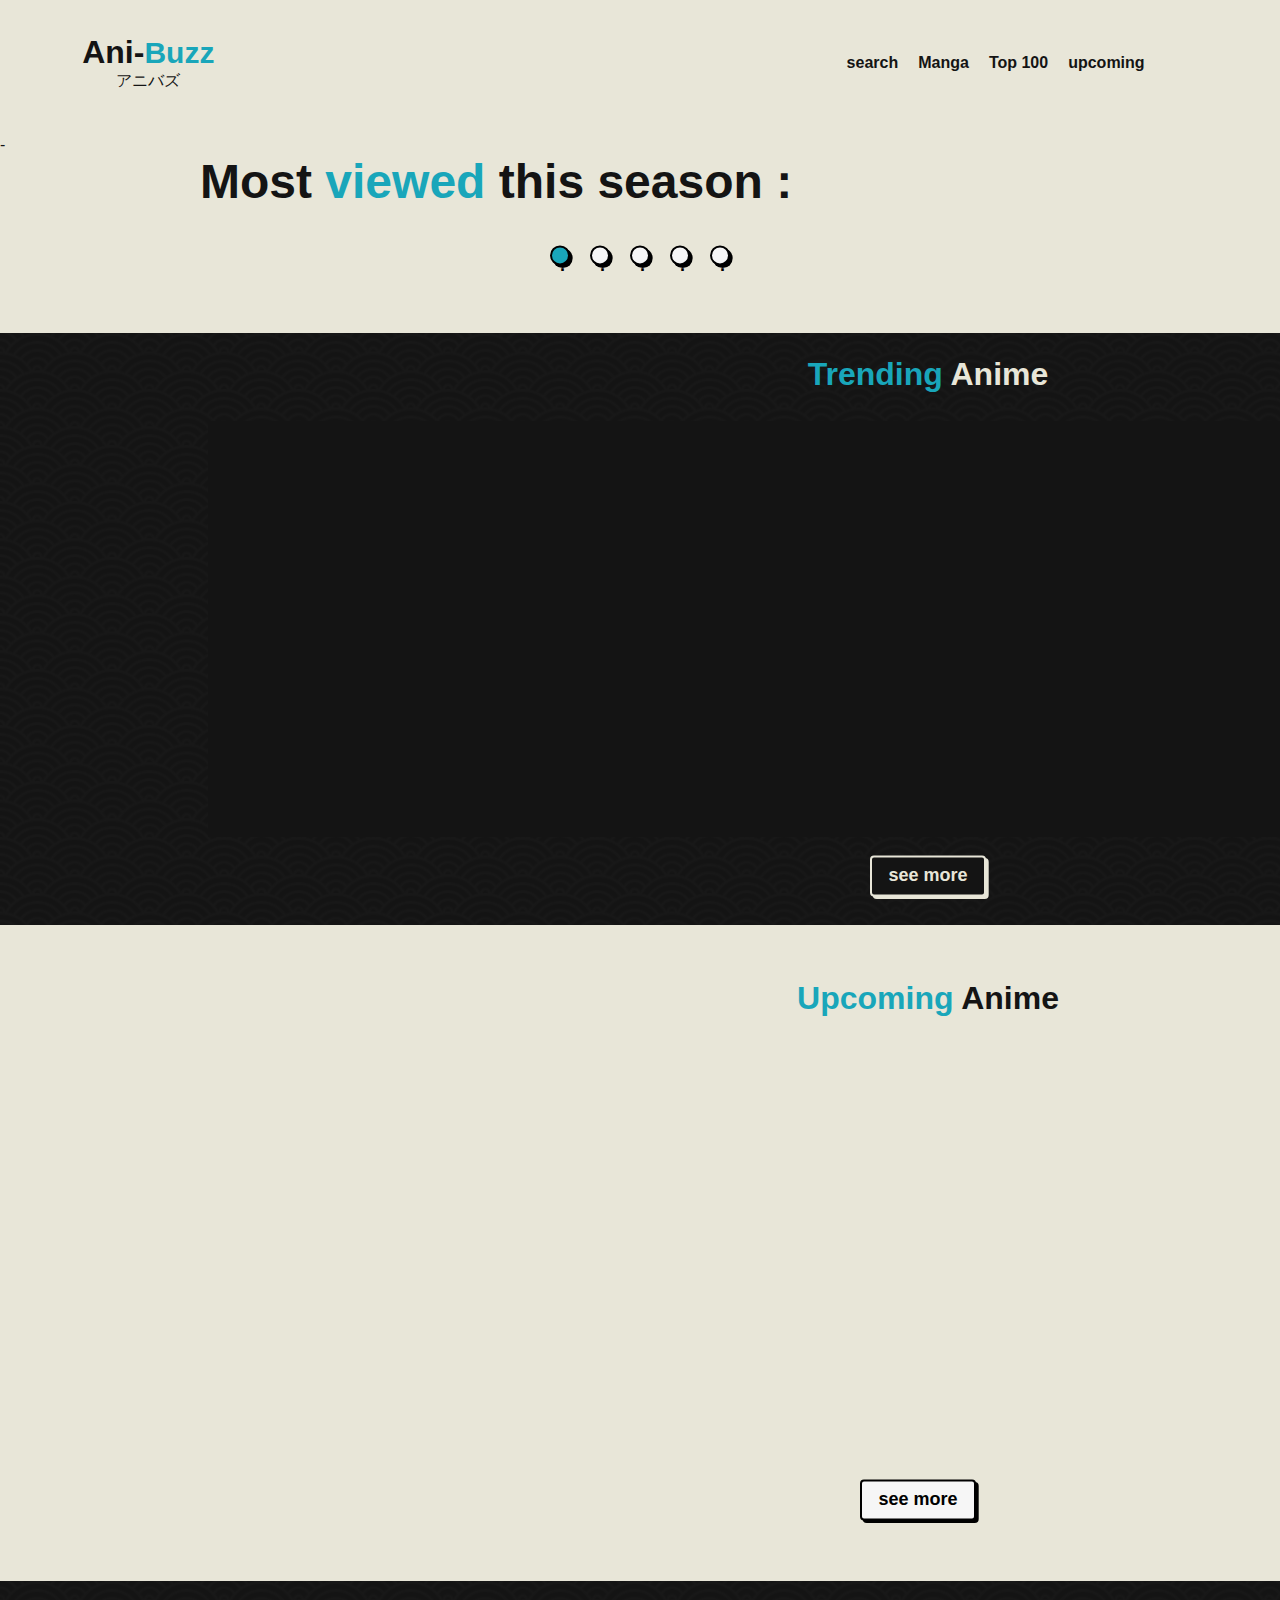
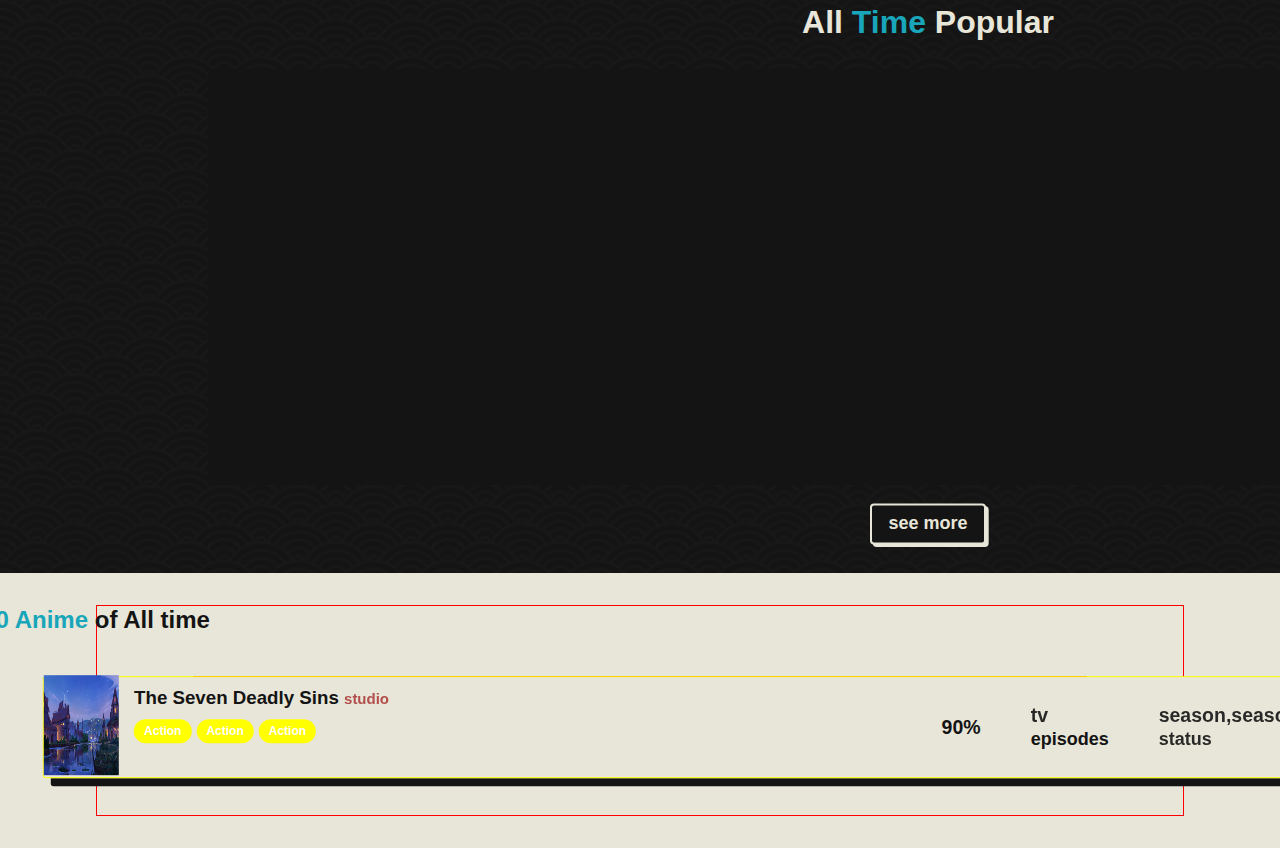
==== commit c3a49e3a: "working on adding the top 100 of all time section" ====
--- a/index.html
+++ b/index.html
@@ -106,9 +106,85 @@
         </div>
 
     </section>
-   <section class="top100">
+    <section class="top100">
+      
+        <div class="textcontainer">
+            <h2 class="MainText">Top <span class="bluespan"> 100 Anime</span> of All time</h2>
+            <a href="#" class="textLink">View all</a>
+        </div>
+        <div id="top100Container">
 
-   </section>
+
+            <div class="cardSection" data-id="">
+                <div class="ranking">
+    
+                    <p class="rankingText" style="color: brown;">#1</p>
+                </div>
+                <div class="mainCard">
+                    <div class="leftsection">
+                        <div class="mainCardImgSection">
+                            <img src="assets/02 (6).jpg" alt="" class="maincardImg">
+                        </div>
+                        <div class="nameNdGener">
+                            <h3 class="animeName">The Seven Deadly Sins <span class="studio"
+                                    style="color: brown;">studio</span></h3>
+                            <div class="gener">
+                                <a href="#" style="background-color: yellow;" data-id=""> Action</a>
+                                <a href="#" style="background-color: yellow;" data-id=""> Action</a>
+                                <a href="#" style="background-color: yellow;" data-id=""> Action</a>
+    
+                            </div>
+                        </div>
+                    </div>
+                    <div class="rightsection">
+    
+                        <div class="ratingemoji">
+                            <h3>90%</h3>
+                            <i class="fa-regular fa-face-grin-hearts good invisible heart"></i>
+                            <i class="fa-regular fa-face-smile good invisible smile"></i>
+                            <i class="fa-regular fa-face-grin-beam-sweat average invisible grin"></i>
+                            <i class="fa-regular fa-face-sad-tear average invisible sad"></i>
+                            <i class="fa-regular fa-face-dizzy bad invisible dizzy"></i>
+    
+                        </div>
+                        <div class="episodeinfo">
+                            <h3>tv</h3>
+                            <h4>episodes</h4>
+                        </div>
+                        <div class="seasonsinfo">
+                            <h3>season,season year</h3>
+                            <h4>status</h4>
+                        </div>
+                    </div>
+    
+    
+    
+    
+    
+    
+                </div>
+    
+    
+    
+    
+            </div>
+        </div>
+        
+
+
+
+
+
+
+
+
+
+
+
+
+
+
+    </section>
 
     <script src="apicall.js"></script>
     <!-- <script src="apaicallforcarosel.js"></script> -->
--- a/cssmain/main.css
+++ b/cssmain/main.css
@@ -199,14 +199,15 @@
 }
 
 .caroselImg {
-	width: 55rem;
-	height: 31.25rem;
+	width: 34.8125rem;
+	height: 34.75rem;
 }
 
 .caroselImg img {
 	width: 100%;
 	height: 100%;
 	border: 0.25rem solid #e8e6d8;
+	object-fit: cover;
 }
 .caroselImg img {
 	transform: translate(0.05em, 0.05em);
@@ -619,12 +620,7 @@
 	color: #19a6ba;
 }
 
-.invisible {
-	display: none;
-}
-.bluespan {
-	color: #19a6ba;
-}
+
 .showcaseTextWhite {
 }
 .showcaseTextWhite h1 {
@@ -632,141 +628,210 @@
 	font-weight: 900;
 }
 .top100 {
-	
 	margin: 2rem 6rem;
 	border: 1px solid red;
 	display: flex;
 	flex-direction: column;
 	gap: 0.625rem;
-}
-.toptext {
+	color: #141414;
+}
+#top100Container{
+	margin: 2rem 6rem;
+	border: 1px solid red;
+	display: flex;
+	flex-direction: column;
+	gap: 0.625rem;
+	color: #141414;
+}
+.textcontainer {
+	align-self: center;
+	width: 90rem;
 	display: flex;
 	justify-content: space-between;
 	align-items: center;
-	margin-bottom: 0.5rem;
-	color: #141414;
-	font-size: 1rem;
-	font-weight: 900;
-	border: 1px solid rgb(55, 0, 255);
-}
-.toptext h2 {
-	font-size: 1.4rem;
-	font-weight: 700;
-}
-.toptext a {
-	font-size: 1rem;
-	font-weight: 600;
-	text-decoration: none;
-	color: #141414d2;
+}
+.MainText {
+	font-weight: 900;
+}
+.textLink {
+	text-decoration: none;
+	color: #141414a3;
+	font-size: 16px;
+	font-weight: 700;
 	transition: all 0.5s ease;
 	-webkit-transition: all 0.5s ease;
 	-moz-transition: all 0.5s ease;
 	-ms-transition: all 0.5s ease;
 	-o-transition: all 0.5s ease;
 }
-.toplink:hover {
-	color: #141414;
-}
-.topMaincontainer {
-	border: 1px solid rgb(0, 255, 34);
-	width: 106.8125rem;
-	display: flex;
-	flex-direction: column;
-	gap:  0.625rem;
-}
-.topCardContainer {
-	border: 1px solid rgb(255, 217, 0);
-	width: 106.8125rem;
-}
-.topCard{
-	border: 1px solid rgb(255, 170, 0);
-	width: 106.8125rem;
-	height: 5.625rem;
-	display: flex;
-	align-items: center;
-	justify-content: space-evenly;
-	gap: 25px;
-}
-.ranksec{
-	height:50px;
-	width: 50px;
-	font-size: 1.4rem;
-	font-weight: 700;
-	display: flex;
+.textLink:hover {
+	color: #141414;
+}
+.cardSection {
+	width: 1480px;
+	height: 105px;
+	align-self: center;
+	display: flex;
+	justify-content: space-around;
+	gap: 1.25rem;
+	background-color: #e8e6d8;
+}
+
+.ranking {
+	justify-self: center;
+	align-self: center;
+	height: 60px;
+	width: 60px;
+	color: #e8e6d8;
+}
+.rankingText {
+	padding: 15px;
+	font-size: 25px;
+	font-weight: 800;
+	opacity: 0.8.5;
+}
+.mainCard {
+	padding-right: 15px;
+	height: 100px;
+	width: 81.25rem;
+	border: 1px solid yellow;
+	display: flex;
+	gap: 0.9375rem;
+	align-items: center;
+	justify-content: space-between;
+	box-shadow: 0.5rem 0.5rem;
+	border-radius: 0.165rem;
+	-webkit-transform: translate(0.05em, -0.05em);
+	-moz-transform: translate(0.05em, -0.05em);
+	-ms-transform: translate(0.05em, -0.05em);
+	-o-transform: translate(0.05em, -0.05em);
+	transition: box-shadow 0.5s ease;
+	-webkit-border-radius: 0.165rem;
+	-moz-border-radius: 0.165rem;
+	-ms-border-radius: 0.165rem;
+	-o-border-radius: 0.165rem;
+}
+.mainCard:hover {
+	align-items: center;
+	transform: translateY(-0.33em);
+	-webkit-transform: translateY(-0.33em);
+	-moz-transform: translateY(-0.33em);
+	-ms-transform: translateY(-0.33em);
+	-o-transform: translateY(-0.33em);
+}
+.leftsection{
+	display: flex;
+	gap: 0.9375rem;
+	align-items: center;
+}
+.rightsection{
+	display: flex;
+	gap: 50px;
+	align-items: center;
 	justify-content: center;
-	align-items: center;
-}
-.ranking{
+}
+.rightsection h3 h4 {
+	padding: 0;
+	margin: 0;
+}
+.maincardImg {
+	align-self: center;
+	height: 100px;
+	width: 75px;
+}
+.ratingemoji,.episodeinfo,.seasonsinfo{
+	color: #141414;
+	display: flex;
+	flex-direction: column;
+	align-items: center;
+	gap: .125rem;
+}
+.ratingemoji{
+	gap: 1rem;
+}
+.ratingemoji h3{
+	font-size: 19.5px;
+font-weight: 700;
+}
+
+.episodeinfo h3{
+	align-self: flex-start;
+	font-size: 19.5px;
+	font-weight: 700;
+	opacity: 0.9;
+}
+.episodeinfo h4{
+	align-self: flex-start;
+	font-size: 18px;
+	font-weight: 600;
+}
+
+.seasonsinfo h3{
+	font-size: 19.5px;
+	align-self: flex-start;
+	font-weight: 700;
+	opacity: 0.9;
+}
+.seasonsinfo h4{
+	align-self: flex-start;
+	font-size: 18px;
+	font-weight: 600;
+	opacity: 0.9;
+}
+.nameNdGener {
+	height: 90px;
+	display: flex;
+	flex-direction: column;
+	gap: 0.625rem;
+}
+.nameNdGener h3 {
+	margin-top: 5px;
+}
+.gener {
+	display: flex;
+	gap: 0.3125rem;
+}
+.gener a {
+	text-decoration: none;
+	color: #ffff;
+	font-size: 12px;
+	font-weight: 700;
+	transform: translate(50% 50%);
 	text-align: center;
-	padding: 10px;
-}
-.cardSec{
-	display: flex;
-	height:5.625rem;
-	width:101rem ;
-	background-color: #ffff;
-	border-radius: 0.225rem;
-	-webkit-border-radius: 0.225rem;
-	-moz-border-radius: 0.225rem;
-	-ms-border-radius: 0.225rem;
-	-o-border-radius: 0.225rem;
-}
-.cardsec1{
-	display: flex;
-	gap: 10px;
-	align-items: center;
-}
-.cardsecimg{
-	width: 4.625rem;
-	height: 5.375rem;
-}
-.generndname{
-display: flex;
-flex-direction:column ;
-gap:.625rem ;
-justify-content: center;
-align-items: start;
-}
-.generndname h3{
-	font-size: 1.5rem;
+	padding: 5px 10px;
+	border-radius: 15px;
+	background-color: #19a6ba;
+	-webkit-border-radius: 15px;
+	-moz-border-radius: 15px;
+	-ms-border-radius: 15px;
+	-o-border-radius: 15px;
+	-webkit-transform: translate(50% 50%);
+	-moz-transform: translate(50% 50%);
+	-ms-transform: translate(50% 50%);
+	-o-transform: translate(50% 50%);
+
+}
+.studio{
+	font-size: 15px;
 	font-weight: 600;
-}
-.tags{
-	align-items: center;
-  display: flex;
-  flex-wrap: wrap;
-  height: 18px;
-  /* overflow: hidden; */
-  margin-left: -2px;
- 
-}
-.tag{
-	display: flex;
-	justify-content: center;
-	align-items: center;
-	border-radius: 10px;
-	background-color: #19a6ba;
-	color: #e8e6d8;
-	display: inline-block;
-	font-size: 1rem;
-	font-weight: 600;
-	height: 22px;
-	/* line-height: 1.8rem; */
-	margin-right: 8px;
-	padding: 0 10px;
-	text-transform: lowercase;
-	text-decoration: none;
-	  transition-property: all;
-	  transition-duration: 0.15s;
-	  transition-timing-function: ease;
-	  transition-delay: 0s;
-	  outline-color: currentcolor;
-	  outline-style: none;
-	  outline-width: 0px;
-	  text-align: center;
-}
-
-}
+	opacity: 0.8;
+}
+.otherCardInfo{
+
+}
+.good{
+color: #add633;
+}
+.average{
+	color: #ffb234;
+}
+.bad{
+color: #ff8c5a;
+}
+.fa-regular{
+	font-size: 25px;
+}
+
 @-webkit-keyframes slide-in-left {
 	0% {
 		-webkit-transform: translateX(-1000px);
@@ -791,3 +856,9 @@
 		opacity: 1;
 	}
 }
+.invisible {
+	display: none;
+}
+.bluespan {
+	color: #19a6ba;
+}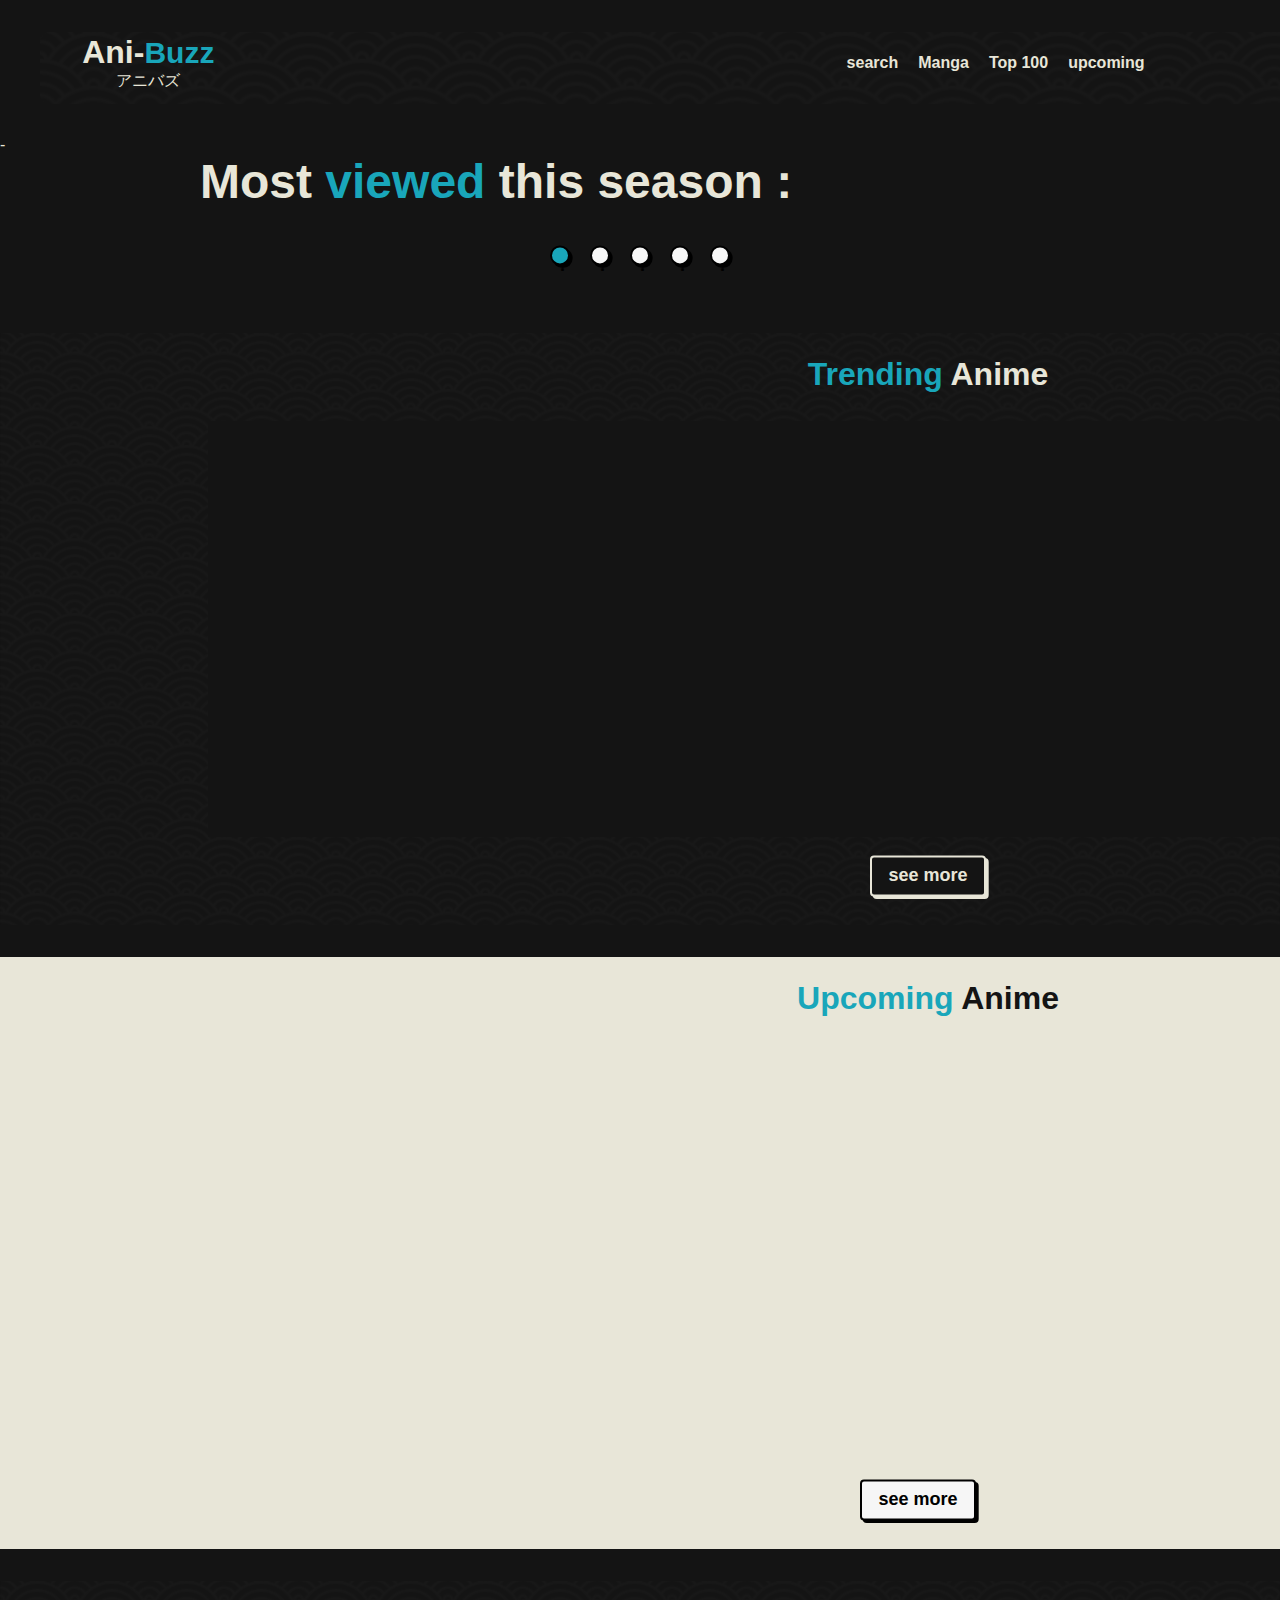
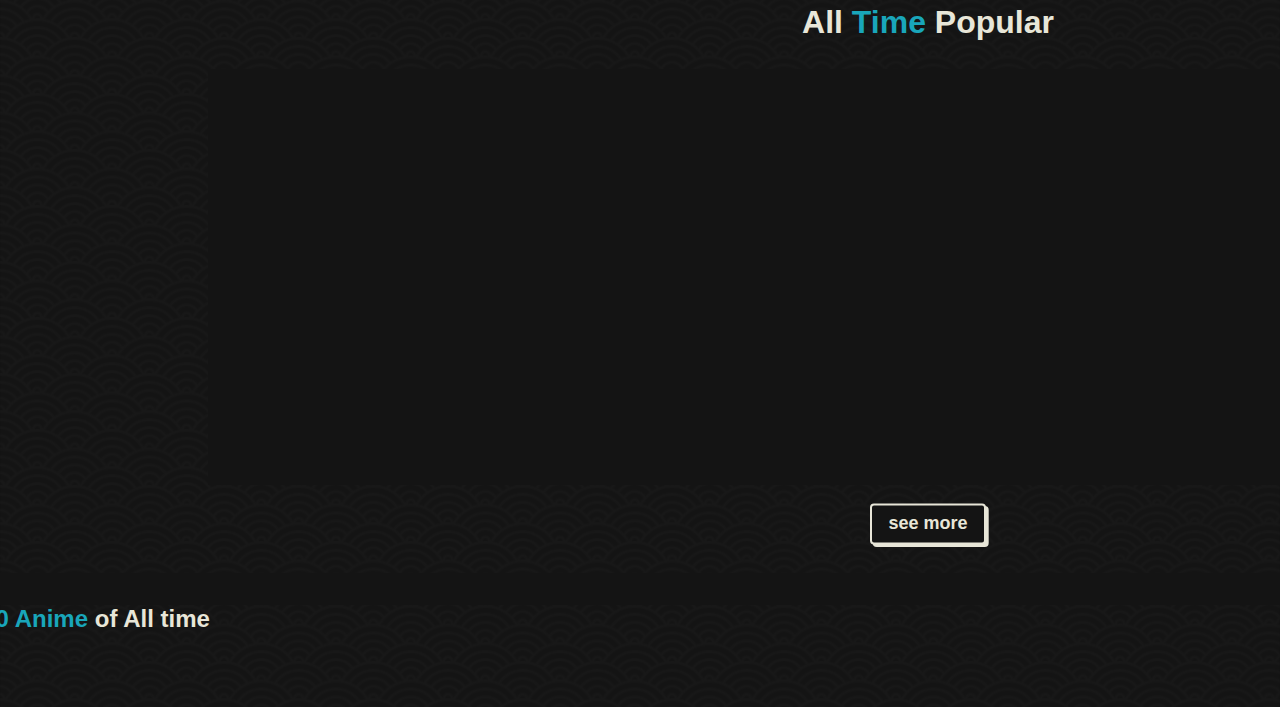
==== commit 0775f9a6: "feat: Add button click carousel and Top 100 Anime section to home page" ====
--- a/index.html
+++ b/index.html
@@ -33,7 +33,7 @@
 
             </div>
             <div class="userauth">
-                <a href="#"> <button class="mainBtn"> Login
+                <a href="#"> <button class="darkBtn"> Login
                     </button></a>
 
 
@@ -115,59 +115,7 @@
         <div id="top100Container">
 
 
-            <div class="cardSection" data-id="">
-                <div class="ranking">
-    
-                    <p class="rankingText" style="color: brown;">#1</p>
-                </div>
-                <div class="mainCard">
-                    <div class="leftsection">
-                        <div class="mainCardImgSection">
-                            <img src="assets/02 (6).jpg" alt="" class="maincardImg">
-                        </div>
-                        <div class="nameNdGener">
-                            <h3 class="animeName">The Seven Deadly Sins <span class="studio"
-                                    style="color: brown;">studio</span></h3>
-                            <div class="gener">
-                                <a href="#" style="background-color: yellow;" data-id=""> Action</a>
-                                <a href="#" style="background-color: yellow;" data-id=""> Action</a>
-                                <a href="#" style="background-color: yellow;" data-id=""> Action</a>
-    
-                            </div>
-                        </div>
-                    </div>
-                    <div class="rightsection">
-    
-                        <div class="ratingemoji">
-                            <h3>90%</h3>
-                            <i class="fa-regular fa-face-grin-hearts good invisible heart"></i>
-                            <i class="fa-regular fa-face-smile good invisible smile"></i>
-                            <i class="fa-regular fa-face-grin-beam-sweat average invisible grin"></i>
-                            <i class="fa-regular fa-face-sad-tear average invisible sad"></i>
-                            <i class="fa-regular fa-face-dizzy bad invisible dizzy"></i>
-    
-                        </div>
-                        <div class="episodeinfo">
-                            <h3>tv</h3>
-                            <h4>episodes</h4>
-                        </div>
-                        <div class="seasonsinfo">
-                            <h3>season,season year</h3>
-                            <h4>status</h4>
-                        </div>
-                    </div>
-    
-    
-    
-    
-    
-    
-                </div>
-    
-    
-    
-    
-            </div>
+         
         </div>
         
 
--- a/cssmain/main.css
+++ b/cssmain/main.css
@@ -6,9 +6,9 @@
 }
 
 body {
+	background-color: #141414;
 	scroll-behavior: smooth;
-	color: #141414;
-	background-color: #e8e6d8;
+	color:#e8e6d8;
 	font-family: Overpass, -apple-system, BlinkMacSystemFont, Segoe UI, Oxygen,
 		Ubuntu, Cantarell, Fira Sans, Droid Sans, Helvetica Neue, sans-serif;
 	font-size: 1rem;
@@ -16,6 +16,9 @@
 }
 
 nav {
+	background-image: url(/assets/Fondo\ Top\ Dark.svg);
+	background-repeat: no-repeat;
+	background-size: cover;
 	border-radius: 10px;
 	z-index: 10000000;
 	margin: 2rem 2.5rem;
@@ -47,7 +50,7 @@
 	flex-direction: column;
 	align-items: center;
 	text-decoration: none;
-	color: #141414;
+	color: #e8e6d8;
 }
 .logoContainer p {
 	font-weight: 500;
@@ -61,6 +64,9 @@
 	font-size: 1.875rem;
 	color: #19a6ba;
 }
+.logoContainer{
+	transition: all 0.25s ease;
+}
 
 .navLinksContainer {
 	display: flex;
@@ -71,15 +77,17 @@
 	align-self: center;
 	display: flex;
 	flex-direction: column;
+	
 }
 
 .link a {
 	text-decoration: none;
-	color: #141414;
+	color: #e8e6d8;
 	font-size: 1rem;
 	font-style: normal;
 	font-weight: 550;
 	line-height: normal;
+	
 }
 
 .link a {
@@ -138,15 +146,15 @@
 	text-align: center;
 	text-decoration: none;
 	transform: translateY(-0.2em);
-	transition: transform 0.1s ease;
+	transition: all 0.25s ease;
 	-webkit-border-radius: 0.25rem;
 	-moz-border-radius: 0.25rem;
 	-ms-border-radius: 0.25rem;
 	-o-border-radius: 0.25rem;
-	-webkit-transition: transform 0.1s ease;
-	-moz-transition: transform 0.1s ease;
-	-ms-transition: transform 0.1s ease;
-	-o-transition: transform 0.1s ease;
+	-webkit-transition: all 0.25s ease;
+	-moz-transition: all 0.25s ease;
+	-ms-transition: all 0.25s ease;
+	-o-transition: all 0.25s ease;
 }
 
 .mainBtn:hover {
@@ -180,7 +188,7 @@
 }
 
 .caroselnameandinfo {
-	color: #141414;
+	color:#e8e6d8;
 	font-size: 1.5rem;
 	font-weight: 900;
 	margin-left: 10rem;
@@ -206,7 +214,6 @@
 .caroselImg img {
 	width: 100%;
 	height: 100%;
-	border: 0.25rem solid #e8e6d8;
 	object-fit: cover;
 }
 .caroselImg img {
@@ -221,6 +228,9 @@
 }
 
 .heroinfo {
+	height: 35.25rem;
+	background-image: url(/assets/Fondo\ Top\ Dark.svg);
+	
 	padding: 1.25rem;
 	width: 32.3125rem;
 	display: flex;
@@ -241,7 +251,7 @@
 }
 
 .herobtn {
-	width: 9.375rem;
+	width: 7.5rem;
 }
 
 .heroName {
@@ -266,7 +276,7 @@
 	-o-border-radius: 0.25rem;
 }
 .cardRanking h6 {
-	padding: 5px;
+	padding: .3125rem;
 	font-weight: 800;
 	padding: 0.125rem;
 	text-align: center;
@@ -306,8 +316,8 @@
 }
 .caro {
 	background: #f6f6f6;
-	width: 20px;
-	height: 20px;
+	width: 1.25rem;
+	height: 1.25rem;
 	padding: 0.5rem 0.5rem;
 	font-weight: 700;
 	font-size: 1.125rem;
@@ -385,7 +395,7 @@
 	color: #e8e6d8;
 	background: #141414;
 	font-family: inherit;
-	width: auto;
+	
 	padding: 0.5rem 1rem;
 	font-weight: 700;
 	font-size: 1.125rem;
@@ -395,15 +405,15 @@
 	text-align: center;
 	text-decoration: none;
 	transform: translateY(-0.2em);
-	transition: transform 0.1s ease;
+	transition: all 0.25s ease;
 	-webkit-border-radius: 0.25rem;
 	-moz-border-radius: 0.25rem;
 	-ms-border-radius: 0.25rem;
 	-o-border-radius: 0.25rem;
-	-webkit-transition: transform 0.1s ease;
-	-moz-transition: transform 0.1s ease;
-	-ms-transition: transform 0.1s ease;
-	-o-transition: transform 0.1s ease;
+	-webkit-transition: all 0.25s ease;
+	-moz-transition: all 0.25s ease;
+	-ms-transition: all 0.25s ease;
+	-o-transition: all 0.25s ease;
 }
 .darkBtn:hover {
 	font-weight: 800;
@@ -418,7 +428,7 @@
 	transform: translateY(0);
 }
 .showBtn {
-	margin: 2px;
+	margin: .125rem;
 	display: inline;
 	align-self: center;
 }
@@ -556,7 +566,7 @@
 	height: 20rem;
 	transition: all 0.4s;
 	border-radius: 0.125rem;
-	font-size: 30px;
+	font-size: 1.875rem;
 	font-weight: 900;
 	-webkit-border-radius: 0.125rem;
 	-moz-border-radius: 0.125rem;
@@ -572,7 +582,7 @@
 }
 
 .cardWhite:hover {
-	border-radius: 15px;
+	border-radius: .9375rem;
 	cursor: pointer;
 	transform: translate(-0.05em, -0.05em);
 	/* box-shadow: 0.625rem 0.625rem #141414; */
@@ -628,20 +638,22 @@
 	font-weight: 900;
 }
 .top100 {
+	background-image: url(/assets/Fondo\ Top\ Dark.svg);
+	background-repeat: no-repeat;
+	background-size: cover;
+	/* margin: 2rem 6rem; */
+	display: flex;
+	flex-direction: column;
+	gap: 0.625rem;
+	color: #e8e6d8;
+}
+#top100Container{
+	
 	margin: 2rem 6rem;
-	border: 1px solid red;
 	display: flex;
 	flex-direction: column;
 	gap: 0.625rem;
-	color: #141414;
-}
-#top100Container{
-	margin: 2rem 6rem;
-	border: 1px solid red;
-	display: flex;
-	flex-direction: column;
-	gap: 0.625rem;
-	color: #141414;
+	color: #e8e6d8;
 }
 .textcontainer {
 	align-self: center;
@@ -655,8 +667,8 @@
 }
 .textLink {
 	text-decoration: none;
-	color: #141414a3;
-	font-size: 16px;
+	color: #e8e6d8;
+	font-size: 1rem;
 	font-weight: 700;
 	transition: all 0.5s ease;
 	-webkit-transition: all 0.5s ease;
@@ -665,36 +677,35 @@
 	-o-transition: all 0.5s ease;
 }
 .textLink:hover {
-	color: #141414;
+	color: #19a6ba;
 }
 .cardSection {
-	width: 1480px;
-	height: 105px;
+	width: 92.5rem;
+	height: 6.5625rem;
 	align-self: center;
 	display: flex;
 	justify-content: space-around;
 	gap: 1.25rem;
-	background-color: #e8e6d8;
+	background-color: #141414;
 }
 
 .ranking {
 	justify-self: center;
 	align-self: center;
-	height: 60px;
-	width: 60px;
-	color: #e8e6d8;
+	height: 3.75rem;
+	width: 3.75rem;
+	
 }
 .rankingText {
-	padding: 15px;
-	font-size: 25px;
+	padding: .9375rem;
+	font-size: 1.5625rem;
 	font-weight: 800;
 	opacity: 0.8.5;
 }
 .mainCard {
-	padding-right: 15px;
-	height: 100px;
+	padding-right: .9375rem;
+	height: 6.25rem;
 	width: 81.25rem;
-	border: 1px solid yellow;
 	display: flex;
 	gap: 0.9375rem;
 	align-items: center;
@@ -710,6 +721,11 @@
 	-moz-border-radius: 0.165rem;
 	-ms-border-radius: 0.165rem;
 	-o-border-radius: 0.165rem;
+	transition: all 0.5s ease;
+	-webkit-transition: all 0.5s ease;
+	-moz-transition: all 0.5s ease;
+	-ms-transition: all 0.5s ease;
+	-o-transition: all 0.5s ease;
 }
 .mainCard:hover {
 	align-items: center;
@@ -725,10 +741,11 @@
 	align-items: center;
 }
 .rightsection{
-	display: flex;
-	gap: 50px;
-	align-items: center;
-	justify-content: center;
+	min-width: 21.875rem;
+	display: flex;
+	gap: 1.875rem;
+	align-items: center;
+	justify-content: space-evenly;
 }
 .rightsection h3 h4 {
 	padding: 0;
@@ -736,11 +753,13 @@
 }
 .maincardImg {
 	align-self: center;
-	height: 100px;
-	width: 75px;
+	height: 6.25rem;
+	width: 4.6875rem;
 }
 .ratingemoji,.episodeinfo,.seasonsinfo{
-	color: #141414;
+	align-self: center;
+	justify-self: flex-end;
+	color: #e8e6d8;
 	display: flex;
 	flex-direction: column;
 	align-items: center;
@@ -750,42 +769,42 @@
 	gap: 1rem;
 }
 .ratingemoji h3{
-	font-size: 19.5px;
+	font-size: 1.2188rem;
 font-weight: 700;
 }
 
 .episodeinfo h3{
 	align-self: flex-start;
-	font-size: 19.5px;
+	font-size: 1.2188rem;
 	font-weight: 700;
 	opacity: 0.9;
 }
 .episodeinfo h4{
 	align-self: flex-start;
-	font-size: 18px;
+	font-size: 1.125rem;
 	font-weight: 600;
 }
 
 .seasonsinfo h3{
-	font-size: 19.5px;
+	font-size: 1.2188rem;
 	align-self: flex-start;
 	font-weight: 700;
 	opacity: 0.9;
 }
 .seasonsinfo h4{
 	align-self: flex-start;
-	font-size: 18px;
+	font-size: 1.125rem;
 	font-weight: 600;
 	opacity: 0.9;
 }
 .nameNdGener {
-	height: 90px;
+	height: 5.625rem;
 	display: flex;
 	flex-direction: column;
 	gap: 0.625rem;
 }
 .nameNdGener h3 {
-	margin-top: 5px;
+	margin-top: .3125rem;
 }
 .gener {
 	display: flex;
@@ -794,17 +813,17 @@
 .gener a {
 	text-decoration: none;
 	color: #ffff;
-	font-size: 12px;
+	font-size: .75rem;
 	font-weight: 700;
 	transform: translate(50% 50%);
 	text-align: center;
 	padding: 5px 10px;
 	border-radius: 15px;
 	background-color: #19a6ba;
-	-webkit-border-radius: 15px;
-	-moz-border-radius: 15px;
-	-ms-border-radius: 15px;
-	-o-border-radius: 15px;
+	-webkit-border-radius: .9375rem;
+	-moz-border-radius: .9375rem;
+	-ms-border-radius: .9375rem;
+	-o-border-radius: .9375rem;
 	-webkit-transform: translate(50% 50%);
 	-moz-transform: translate(50% 50%);
 	-ms-transform: translate(50% 50%);
@@ -812,7 +831,7 @@
 
 }
 .studio{
-	font-size: 15px;
+	font-size: .9375rem;
 	font-weight: 600;
 	opacity: 0.8;
 }
@@ -820,16 +839,16 @@
 
 }
 .good{
-color: #add633;
+color: #32ff7e;
 }
 .average{
-	color: #ffb234;
+	color: #ff9f1a;
 }
 .bad{
-color: #ff8c5a;
+color: #ff3838;
 }
 .fa-regular{
-	font-size: 25px;
+	font-size: 1.5625rem;
 }
 
 @-webkit-keyframes slide-in-left {
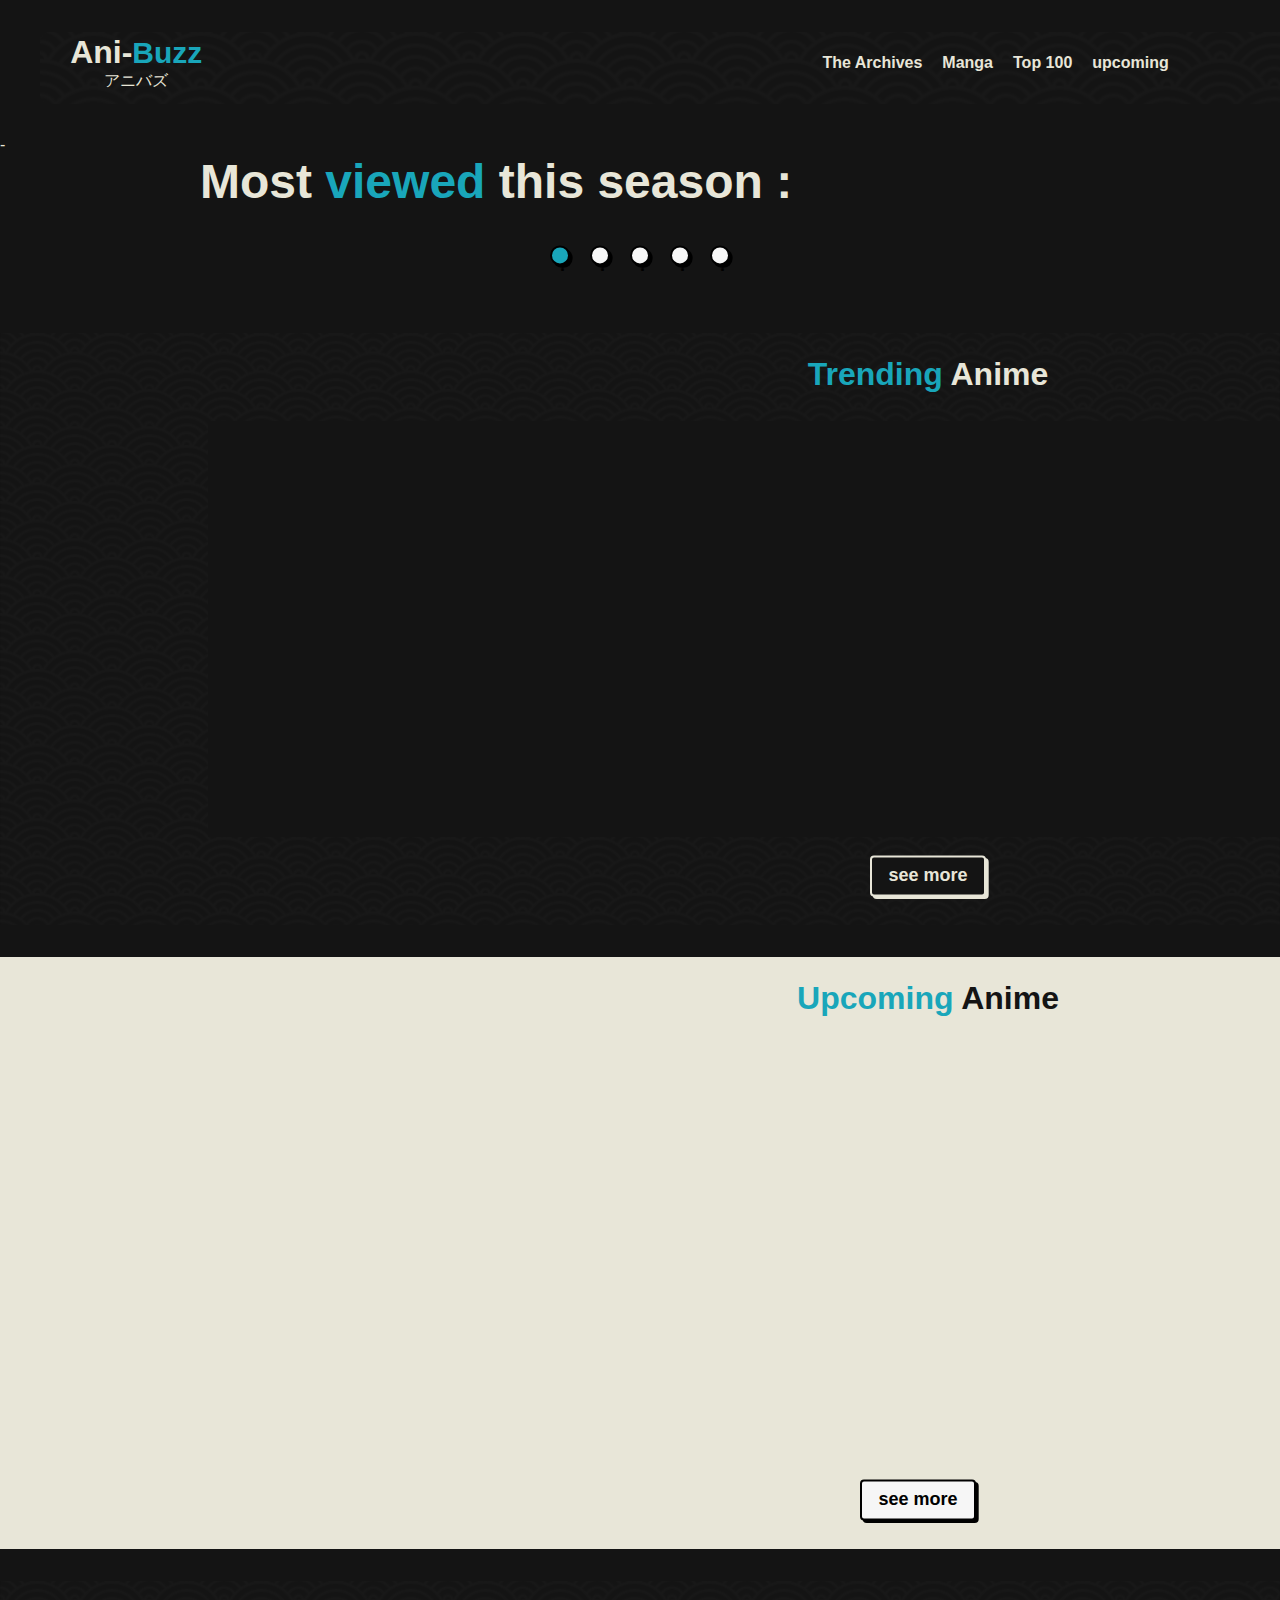
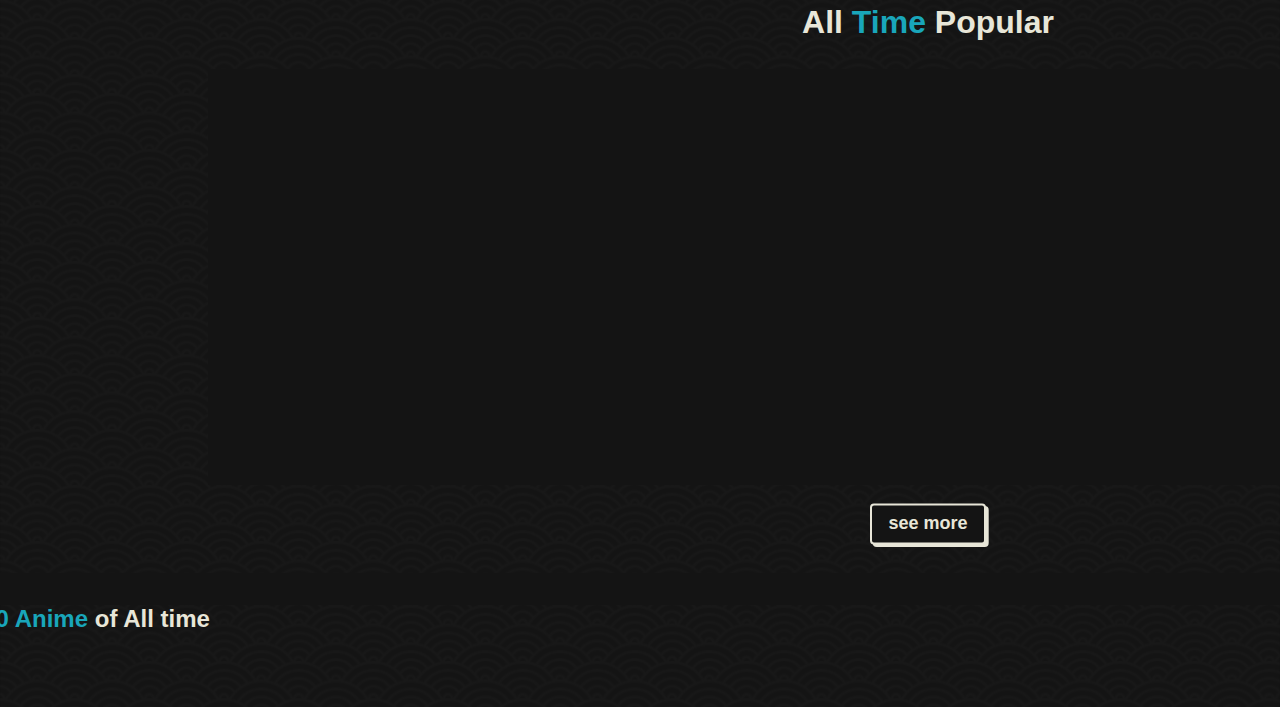
==== commit 275d37c8: "moved all univesal components to universal .css" ====
--- a/index.html
+++ b/index.html
@@ -10,6 +10,7 @@
     <link href="assets/css/solid.css" rel="stylesheet">
     <link href="assets/css/regular.css" rel="stylesheet">
     <link rel="stylesheet" href="/cssmain/main.css">
+    <link rel="stylesheet" href="/cssmain/universalComponents.css">
     <!-- npx tailwindcss -i assets/css/index.css -o tailwind/output.css --watch -->
 </head>
 
@@ -25,7 +26,7 @@
 
             </div>
             <div class="navLinksContainer">
-                <div class="link"><a href="#">search</a></div>
+                <div class="link"><a href="#">The Archives</a></div>
                 <div class="link"><a href="#">Manga</a></div>
                 <div class="link"><a href="#">Top 100</a></div>
                 <div class="link"><a href="#">upcoming</a></div>
--- a/cssmain/main.css
+++ b/cssmain/main.css
@@ -8,167 +8,13 @@
 body {
 	background-color: #141414;
 	scroll-behavior: smooth;
-	color:#e8e6d8;
+	color: #e8e6d8;
 	font-family: Overpass, -apple-system, BlinkMacSystemFont, Segoe UI, Oxygen,
 		Ubuntu, Cantarell, Fira Sans, Droid Sans, Helvetica Neue, sans-serif;
 	font-size: 1rem;
 	min-height: 100vh;
 }
 
-nav {
-	background-image: url(/assets/Fondo\ Top\ Dark.svg);
-	background-repeat: no-repeat;
-	background-size: cover;
-	border-radius: 10px;
-	z-index: 10000000;
-	margin: 2rem 2.5rem;
-	height: 4.5rem;
-	width: 115rem;
-	/* position: fixed; */
-	/* background-color: #141414; */
-	-webkit-border-radius: 10px;
-	-moz-border-radius: 10px;
-	-ms-border-radius: 10px;
-	-o-border-radius: 10px;
-}
-
-.mainNavContainer {
-	margin-left: 20px;
-	margin-left: 20px;
-	display: flex;
-	flex-direction: row;
-	align-items: center;
-	justify-content: space-evenly;
-	gap: 600px;
-}
-.logoContainer {
-	margin: 2px;
-	align-self: center;
-}
-.logoContainer a {
-	display: flex;
-	flex-direction: column;
-	align-items: center;
-	text-decoration: none;
-	color: #e8e6d8;
-}
-.logoContainer p {
-	font-weight: 500;
-}
-
-.logoEnglish {
-	font-weight: 800;
-}
-
-.logoEnglish span {
-	font-size: 1.875rem;
-	color: #19a6ba;
-}
-.logoContainer{
-	transition: all 0.25s ease;
-}
-
-.navLinksContainer {
-	display: flex;
-	flex-wrap: wrap;
-}
-
-.link {
-	align-self: center;
-	display: flex;
-	flex-direction: column;
-	
-}
-
-.link a {
-	text-decoration: none;
-	color: #e8e6d8;
-	font-size: 1rem;
-	font-style: normal;
-	font-weight: 550;
-	line-height: normal;
-	
-}
-
-.link a {
-	position: relative;
-	display: inline-block;
-	padding: 0.3125rem 0.625rem;
-	border-radius: 0.625rem;
-	text-decoration: none;
-	transition: all 0.5s ease;
-	-webkit-transition: all 0.5s ease;
-	-moz-transition: all 0.5s ease;
-	-ms-transition: all 0.5s ease;
-	-o-transition: all 0.5s ease;
-}
-
-.link a:hover,
-.link a:active {
-	font-weight: 900;
-	text-decoration: none;
-
-	&:after {
-		content: "";
-		position: absolute;
-		bottom: -0.125rem;
-		left: 50%;
-		transform: translateX(-50%);
-		width: 2rem;
-		height: 0.15625rem;
-		background-color: #19a6ba;
-		border-radius: 30%;
-		transform: translateX(-50%);
-	}
-}
-/* .nav-colored{
-	background-color: #141414;
-}
-.nav-transparent{
-	background-color: transparent;
-} */
-.mainNavContainer .mainBtn {
-	margin-right: 0px;
-}
-.mainBtn {
-	margin-right: 20px;
-}
-.mainBtn {
-	background: #f6f6f6;
-	font-family: inherit;
-	width: auto;
-	padding: 0.5rem 1rem;
-	font-weight: 700;
-	font-size: 1.125rem;
-	border: 0.125rem solid black;
-	border-radius: 0.25rem;
-	box-shadow: 0.15em 0.15em;
-	text-align: center;
-	text-decoration: none;
-	transform: translateY(-0.2em);
-	transition: all 0.25s ease;
-	-webkit-border-radius: 0.25rem;
-	-moz-border-radius: 0.25rem;
-	-ms-border-radius: 0.25rem;
-	-o-border-radius: 0.25rem;
-	-webkit-transition: all 0.25s ease;
-	-moz-transition: all 0.25s ease;
-	-ms-transition: all 0.25s ease;
-	-o-transition: all 0.25s ease;
-}
-
-.mainBtn:hover {
-	font-weight: 800;
-	transform: translateY(-0.33em);
-	-webkit-transform: translateY(-0.33em);
-	-moz-transform: translateY(-0.33em);
-	-ms-transform: translateY(-0.33em);
-	-o-transform: translateY(-0.33em);
-}
-
-.mainBtn:active {
-	transform: translateY(0);
-}
 
 /* Hero section begin */
 
@@ -188,7 +34,7 @@
 }
 
 .caroselnameandinfo {
-	color:#e8e6d8;
+	color: #e8e6d8;
 	font-size: 1.5rem;
 	font-weight: 900;
 	margin-left: 10rem;
@@ -230,7 +76,7 @@
 .heroinfo {
 	height: 35.25rem;
 	background-image: url(/assets/Fondo\ Top\ Dark.svg);
-	
+
 	padding: 1.25rem;
 	width: 32.3125rem;
 	display: flex;
@@ -276,7 +122,7 @@
 	-o-border-radius: 0.25rem;
 }
 .cardRanking h6 {
-	padding: .3125rem;
+	padding: 0.3125rem;
 	font-weight: 800;
 	padding: 0.125rem;
 	text-align: center;
@@ -391,44 +237,9 @@
 	background-color: #141414;
 }
 
-.darkBtn {
-	color: #e8e6d8;
-	background: #141414;
-	font-family: inherit;
-	
-	padding: 0.5rem 1rem;
-	font-weight: 700;
-	font-size: 1.125rem;
-	border: 0.125rem solid #e8e6d8;
-	border-radius: 0.25rem;
-	box-shadow: 0.15em 0.15em;
-	text-align: center;
-	text-decoration: none;
-	transform: translateY(-0.2em);
-	transition: all 0.25s ease;
-	-webkit-border-radius: 0.25rem;
-	-moz-border-radius: 0.25rem;
-	-ms-border-radius: 0.25rem;
-	-o-border-radius: 0.25rem;
-	-webkit-transition: all 0.25s ease;
-	-moz-transition: all 0.25s ease;
-	-ms-transition: all 0.25s ease;
-	-o-transition: all 0.25s ease;
-}
-.darkBtn:hover {
-	font-weight: 800;
-	transform: translateY(-0.33em);
-	-webkit-transform: translateY(-0.33em);
-	-moz-transform: translateY(-0.33em);
-	-ms-transform: translateY(-0.33em);
-	-o-transform: translateY(-0.33em);
-}
-
-.darkBtn:active {
-	transform: translateY(0);
-}
+
 .showBtn {
-	margin: .125rem;
+	margin: 0.125rem;
 	display: inline;
 	align-self: center;
 }
@@ -456,56 +267,7 @@
 	line-height: 1;
 }
 
-.card {
-	flex-basis: 15rem;
-	height: 20rem;
-	transition: all 0.4s;
-	border-radius: 0.125rem;
-	font-size: 30px;
-	font-weight: 900;
-	-webkit-border-radius: 0.125rem;
-	-moz-border-radius: 0.125rem;
-	-ms-border-radius: 0.125rem;
-	-o-border-radius: 0.125rem;
-}
-.card img {
-	border-radius: 0.125rem;
-	flex-basis: 15rem;
-	height: 20rem;
-	text-align: center;
-	text-decoration: none;
-}
-
-.first-content {
-	transition: transform 0.1s ease;
-	color: #19a6ba;
-	height: 100%;
-	width: 100%;
-	transition: all 0.4s;
-	display: flex;
-	justify-content: center;
-	align-items: center;
-	opacity: 1;
-	border-radius: 0.125rem;
-	cursor: pointer;
-	-webkit-border-radius: 0.125rem;
-	-moz-border-radius: 0.125rem;
-	-ms-border-radius: 0.125rem;
-	-o-border-radius: 0.125rem;
-}
-
-.first-content:hover {
-	box-shadow: 0.25em 0.25em;
-	font-weight: 800;
-	transform: translateY(-0.33em);
-	-webkit-transform: translateY(-0.33em);
-	-moz-transform: translateY(-0.33em);
-	-ms-transform: translateY(-0.33em);
-	-o-transform: translateY(-0.33em);
-}
-.cardContainer:hover .cardName {
-	color: #19a6ba;
-}
+
 
 .showcaseAnimeWhite {
 	background-color: #e8e6d8;
@@ -561,75 +323,6 @@
 	text-transform: capitalize;
 	line-height: 1;
 }
-.cardWhite {
-	flex-basis: 15rem;
-	height: 20rem;
-	transition: all 0.4s;
-	border-radius: 0.125rem;
-	font-size: 1.875rem;
-	font-weight: 900;
-	-webkit-border-radius: 0.125rem;
-	-moz-border-radius: 0.125rem;
-	-ms-border-radius: 0.125rem;
-	-o-border-radius: 0.125rem;
-}
-.cardWhite img {
-	border-radius: 0.125rem;
-	flex-basis: 15rem;
-	height: 20rem;
-	text-align: center;
-	text-decoration: none;
-}
-
-.cardWhite:hover {
-	border-radius: .9375rem;
-	cursor: pointer;
-	transform: translate(-0.05em, -0.05em);
-	/* box-shadow: 0.625rem 0.625rem #141414; */
-	border-radius: 0.25rem;
-	transition: box-shadow 0.5s ease;
-	-webkit-transition: box-shadow 0.5s ease;
-	-moz-transition: box-shadow 0.5s ease;
-	-ms-transition: box-shadow 0.5s ease;
-	-o-transition: box-shadow 0.5s ease;
-}
-
-.first-contentWhite {
-	transition: transform 0.1s ease;
-	color: #19a6ba;
-	height: 100%;
-	width: 100%;
-	transition: all 0.4s;
-	display: flex;
-	justify-content: center;
-	align-items: center;
-	opacity: 1;
-	border-radius: 0.125rem;
-	cursor: pointer;
-	-webkit-border-radius: 0.125rem;
-	-moz-border-radius: 0.125rem;
-	-ms-border-radius: 0.125rem;
-	-o-border-radius: 0.125rem;
-}
-.first-contentWhite:hover {
-	border-radius: 0.125rem;
-	box-shadow: 0.25em 0.25em;
-	font-weight: 800;
-	transform: translateY(-0.33em);
-	-webkit-transform: translateY(-0.33em);
-	-moz-transform: translateY(-0.33em);
-	-ms-transform: translateY(-0.33em);
-	-o-transform: translateY(-0.33em);
-	-webkit-border-radius: 0.125rem;
-	-moz-border-radius: 0.125rem;
-	-ms-border-radius: 0.125rem;
-	-o-border-radius: 0.125rem;
-}
-
-.cardContainer:hover .cardNameWhite {
-	color: #19a6ba;
-}
-
 
 .showcaseTextWhite {
 }
@@ -647,8 +340,7 @@
 	gap: 0.625rem;
 	color: #e8e6d8;
 }
-#top100Container{
-	
+#top100Container {
 	margin: 2rem 6rem;
 	display: flex;
 	flex-direction: column;
@@ -694,16 +386,15 @@
 	align-self: center;
 	height: 3.75rem;
 	width: 3.75rem;
-	
 }
 .rankingText {
-	padding: .9375rem;
+	padding: 0.9375rem;
 	font-size: 1.5625rem;
 	font-weight: 800;
 	opacity: 0.8.5;
 }
 .mainCard {
-	padding-right: .9375rem;
+	padding-right: 0.9375rem;
 	height: 6.25rem;
 	width: 81.25rem;
 	display: flex;
@@ -735,12 +426,12 @@
 	-ms-transform: translateY(-0.33em);
 	-o-transform: translateY(-0.33em);
 }
-.leftsection{
+.leftsection {
 	display: flex;
 	gap: 0.9375rem;
 	align-items: center;
 }
-.rightsection{
+.rightsection {
 	min-width: 21.875rem;
 	display: flex;
 	gap: 1.875rem;
@@ -756,42 +447,44 @@
 	height: 6.25rem;
 	width: 4.6875rem;
 }
-.ratingemoji,.episodeinfo,.seasonsinfo{
+.ratingemoji,
+.episodeinfo,
+.seasonsinfo {
 	align-self: center;
 	justify-self: flex-end;
-	color: #e8e6d8;
-	display: flex;
-	flex-direction: column;
-	align-items: center;
-	gap: .125rem;
-}
-.ratingemoji{
+	color: #ffff;
+	display: flex;
+	flex-direction: column;
+	align-items: center;
+	gap: 0.125rem;
+}
+.ratingemoji {
 	gap: 1rem;
 }
-.ratingemoji h3{
+.ratingemoji h3 {
 	font-size: 1.2188rem;
-font-weight: 700;
-}
-
-.episodeinfo h3{
+	font-weight: 700;
+}
+
+.episodeinfo h3 {
 	align-self: flex-start;
 	font-size: 1.2188rem;
 	font-weight: 700;
 	opacity: 0.9;
 }
-.episodeinfo h4{
+.episodeinfo h4 {
 	align-self: flex-start;
 	font-size: 1.125rem;
 	font-weight: 600;
 }
 
-.seasonsinfo h3{
+.seasonsinfo h3 {
 	font-size: 1.2188rem;
 	align-self: flex-start;
 	font-weight: 700;
 	opacity: 0.9;
 }
-.seasonsinfo h4{
+.seasonsinfo h4 {
 	align-self: flex-start;
 	font-size: 1.125rem;
 	font-weight: 600;
@@ -804,7 +497,7 @@
 	gap: 0.625rem;
 }
 .nameNdGener h3 {
-	margin-top: .3125rem;
+	margin-top: 0.3125rem;
 }
 .gener {
 	display: flex;
@@ -813,41 +506,39 @@
 .gener a {
 	text-decoration: none;
 	color: #ffff;
-	font-size: .75rem;
+	font-size: 0.75rem;
 	font-weight: 700;
 	transform: translate(50% 50%);
 	text-align: center;
 	padding: 5px 10px;
 	border-radius: 15px;
 	background-color: #19a6ba;
-	-webkit-border-radius: .9375rem;
-	-moz-border-radius: .9375rem;
-	-ms-border-radius: .9375rem;
-	-o-border-radius: .9375rem;
+	-webkit-border-radius: 0.9375rem;
+	-moz-border-radius: 0.9375rem;
+	-ms-border-radius: 0.9375rem;
+	-o-border-radius: 0.9375rem;
 	-webkit-transform: translate(50% 50%);
 	-moz-transform: translate(50% 50%);
 	-ms-transform: translate(50% 50%);
 	-o-transform: translate(50% 50%);
-
-}
-.studio{
-	font-size: .9375rem;
+}
+.studio {
+	font-size: 0.9375rem;
 	font-weight: 600;
 	opacity: 0.8;
 }
-.otherCardInfo{
-
-}
-.good{
-color: #32ff7e;
-}
-.average{
+.otherCardInfo {
+}
+.good {
+	color: #32ff7e;
+}
+.average {
 	color: #ff9f1a;
 }
-.bad{
-color: #ff3838;
-}
-.fa-regular{
+.bad {
+	color: #ff3838;
+}
+.fa-regular {
 	font-size: 1.5625rem;
 }
 
@@ -880,4 +571,4 @@
 }
 .bluespan {
 	color: #19a6ba;
-}+}
--- a/cssmain/universalComponents.css
+++ b/cssmain/universalComponents.css
@@ -0,0 +1,308 @@
+/** @format */
+
+nav {
+	background-image: url(/assets/Fondo\ Top\ Dark.svg);
+	background-repeat: no-repeat;
+	background-size: cover;
+	border-radius: 10px;
+	z-index: 10000000;
+	margin: 2rem 2.5rem;
+	height: 4.5rem;
+	width: 115rem;
+	/* position: fixed; */
+	/* background-color: #141414; */
+	-webkit-border-radius: 10px;
+	-moz-border-radius: 10px;
+	-ms-border-radius: 10px;
+	-o-border-radius: 10px;
+}
+
+.mainNavContainer {
+	margin-left: 20px;
+	margin-left: 20px;
+	display: flex;
+	flex-direction: row;
+	align-items: center;
+	justify-content: space-evenly;
+	gap: 600px;
+}
+.logoContainer {
+	margin: 2px;
+	align-self: center;
+}
+.logoContainer a {
+	display: flex;
+	flex-direction: column;
+	align-items: center;
+	text-decoration: none;
+	color: #e8e6d8;
+}
+.logoContainer p {
+	font-weight: 500;
+}
+
+.logoEnglish {
+	font-weight: 800;
+}
+
+.logoEnglish span {
+	font-size: 1.875rem;
+	color: #19a6ba;
+}
+.logoContainer {
+	transition: all 0.25s ease;
+}
+
+.navLinksContainer {
+	display: flex;
+	flex-wrap: wrap;
+}
+
+.link {
+	align-self: center;
+	display: flex;
+	flex-direction: column;
+}
+
+.link a {
+	text-decoration: none;
+	color: #e8e6d8;
+	font-size: 1rem;
+	font-style: normal;
+	font-weight: 550;
+	line-height: normal;
+}
+
+.link a {
+	position: relative;
+	display: inline-block;
+	padding: 0.3125rem 0.625rem;
+	border-radius: 0.625rem;
+	text-decoration: none;
+	transition: all 0.5s ease;
+	-webkit-transition: all 0.5s ease;
+	-moz-transition: all 0.5s ease;
+	-ms-transition: all 0.5s ease;
+	-o-transition: all 0.5s ease;
+}
+
+.link a:hover,
+.link a:active {
+	font-weight: 900;
+	text-decoration: none;
+
+	&:after {
+		content: "";
+		position: absolute;
+		bottom: -0.125rem;
+		left: 50%;
+		transform: translateX(-50%);
+		width: 2rem;
+		height: 0.15625rem;
+		background-color: #19a6ba;
+		border-radius: 30%;
+		transform: translateX(-50%);
+	}
+}
+/* .nav-colored{
+	background-color: #141414;
+}
+.nav-transparent{
+	background-color: transparent;
+} */
+.mainNavContainer .mainBtn {
+	margin-right: 0px;
+}
+.mainBtn {
+	margin-right: 20px;
+}
+.mainBtn {
+	background: #f6f6f6;
+	font-family: inherit;
+	width: auto;
+	padding: 0.5rem 1rem;
+	font-weight: 700;
+	font-size: 1.125rem;
+	border: 0.125rem solid black;
+	border-radius: 0.25rem;
+	box-shadow: 0.15em 0.15em;
+	text-align: center;
+	text-decoration: none;
+	transform: translateY(-0.2em);
+	transition: all 0.25s ease;
+	-webkit-border-radius: 0.25rem;
+	-moz-border-radius: 0.25rem;
+	-ms-border-radius: 0.25rem;
+	-o-border-radius: 0.25rem;
+	-webkit-transition: all 0.25s ease;
+	-moz-transition: all 0.25s ease;
+	-ms-transition: all 0.25s ease;
+	-o-transition: all 0.25s ease;
+}
+
+.mainBtn:hover {
+	font-weight: 800;
+	transform: translateY(-0.33em);
+	-webkit-transform: translateY(-0.33em);
+	-moz-transform: translateY(-0.33em);
+	-ms-transform: translateY(-0.33em);
+	-o-transform: translateY(-0.33em);
+}
+
+.mainBtn:active {
+	transform: translateY(0);
+}
+.darkBtn {
+	color: #e8e6d8;
+	background: #141414;
+	font-family: inherit;
+
+	padding: 0.5rem 1rem;
+	font-weight: 700;
+	font-size: 1.125rem;
+	border: 0.125rem solid #e8e6d8;
+	border-radius: 0.25rem;
+	box-shadow: 0.15em 0.15em;
+	text-align: center;
+	text-decoration: none;
+	transform: translateY(-0.2em);
+	transition: all 0.25s ease;
+	-webkit-border-radius: 0.25rem;
+	-moz-border-radius: 0.25rem;
+	-ms-border-radius: 0.25rem;
+	-o-border-radius: 0.25rem;
+	-webkit-transition: all 0.25s ease;
+	-moz-transition: all 0.25s ease;
+	-ms-transition: all 0.25s ease;
+	-o-transition: all 0.25s ease;
+}
+.darkBtn:hover {
+	font-weight: 800;
+	transform: translateY(-0.33em);
+	-webkit-transform: translateY(-0.33em);
+	-moz-transform: translateY(-0.33em);
+	-ms-transform: translateY(-0.33em);
+	-o-transform: translateY(-0.33em);
+}
+
+.darkBtn:active {
+	transform: translateY(0);
+}
+.card {
+	flex-basis: 15rem;
+	height: 20rem;
+	transition: all 0.4s;
+	border-radius: 0.125rem;
+	font-size: 30px;
+	font-weight: 900;
+	-webkit-border-radius: 0.125rem;
+	-moz-border-radius: 0.125rem;
+	-ms-border-radius: 0.125rem;
+	-o-border-radius: 0.125rem;
+}
+.card img {
+	border-radius: 0.125rem;
+	flex-basis: 15rem;
+	height: 20rem;
+	text-align: center;
+	text-decoration: none;
+}
+
+.first-content {
+	transition: transform 0.1s ease;
+	color: #19a6ba;
+	height: 100%;
+	width: 100%;
+	transition: all 0.4s;
+	display: flex;
+	justify-content: center;
+	align-items: center;
+	opacity: 1;
+	border-radius: 0.125rem;
+	cursor: pointer;
+	-webkit-border-radius: 0.125rem;
+	-moz-border-radius: 0.125rem;
+	-ms-border-radius: 0.125rem;
+	-o-border-radius: 0.125rem;
+}
+
+.first-content:hover {
+	box-shadow: 0.25em 0.25em;
+	font-weight: 800;
+	transform: translateY(-0.33em);
+	-webkit-transform: translateY(-0.33em);
+	-moz-transform: translateY(-0.33em);
+	-ms-transform: translateY(-0.33em);
+	-o-transform: translateY(-0.33em);
+}
+.cardContainer:hover .cardName {
+	color: #19a6ba;
+}
+.cardWhite {
+	flex-basis: 15rem;
+	height: 20rem;
+	transition: all 0.4s;
+	border-radius: 0.125rem;
+	font-size: 1.875rem;
+	font-weight: 900;
+	-webkit-border-radius: 0.125rem;
+	-moz-border-radius: 0.125rem;
+	-ms-border-radius: 0.125rem;
+	-o-border-radius: 0.125rem;
+}
+.cardWhite img {
+	border-radius: 0.125rem;
+	flex-basis: 15rem;
+	height: 20rem;
+	text-align: center;
+	text-decoration: none;
+}
+
+.cardWhite:hover {
+	border-radius: 0.9375rem;
+	cursor: pointer;
+	transform: translate(-0.05em, -0.05em);
+	/* box-shadow: 0.625rem 0.625rem #141414; */
+	border-radius: 0.25rem;
+	transition: box-shadow 0.5s ease;
+	-webkit-transition: box-shadow 0.5s ease;
+	-moz-transition: box-shadow 0.5s ease;
+	-ms-transition: box-shadow 0.5s ease;
+	-o-transition: box-shadow 0.5s ease;
+}
+
+.first-contentWhite {
+	transition: transform 0.1s ease;
+	color: #19a6ba;
+	height: 100%;
+	width: 100%;
+	transition: all 0.4s;
+	display: flex;
+	justify-content: center;
+	align-items: center;
+	opacity: 1;
+	border-radius: 0.125rem;
+	cursor: pointer;
+	-webkit-border-radius: 0.125rem;
+	-moz-border-radius: 0.125rem;
+	-ms-border-radius: 0.125rem;
+	-o-border-radius: 0.125rem;
+}
+.first-contentWhite:hover {
+	border-radius: 0.125rem;
+	box-shadow: 0.25em 0.25em;
+	font-weight: 800;
+	transform: translateY(-0.33em);
+	-webkit-transform: translateY(-0.33em);
+	-moz-transform: translateY(-0.33em);
+	-ms-transform: translateY(-0.33em);
+	-o-transform: translateY(-0.33em);
+	-webkit-border-radius: 0.125rem;
+	-moz-border-radius: 0.125rem;
+	-ms-border-radius: 0.125rem;
+	-o-border-radius: 0.125rem;
+}
+
+.cardContainer:hover .cardNameWhite {
+	color: #19a6ba;
+}
